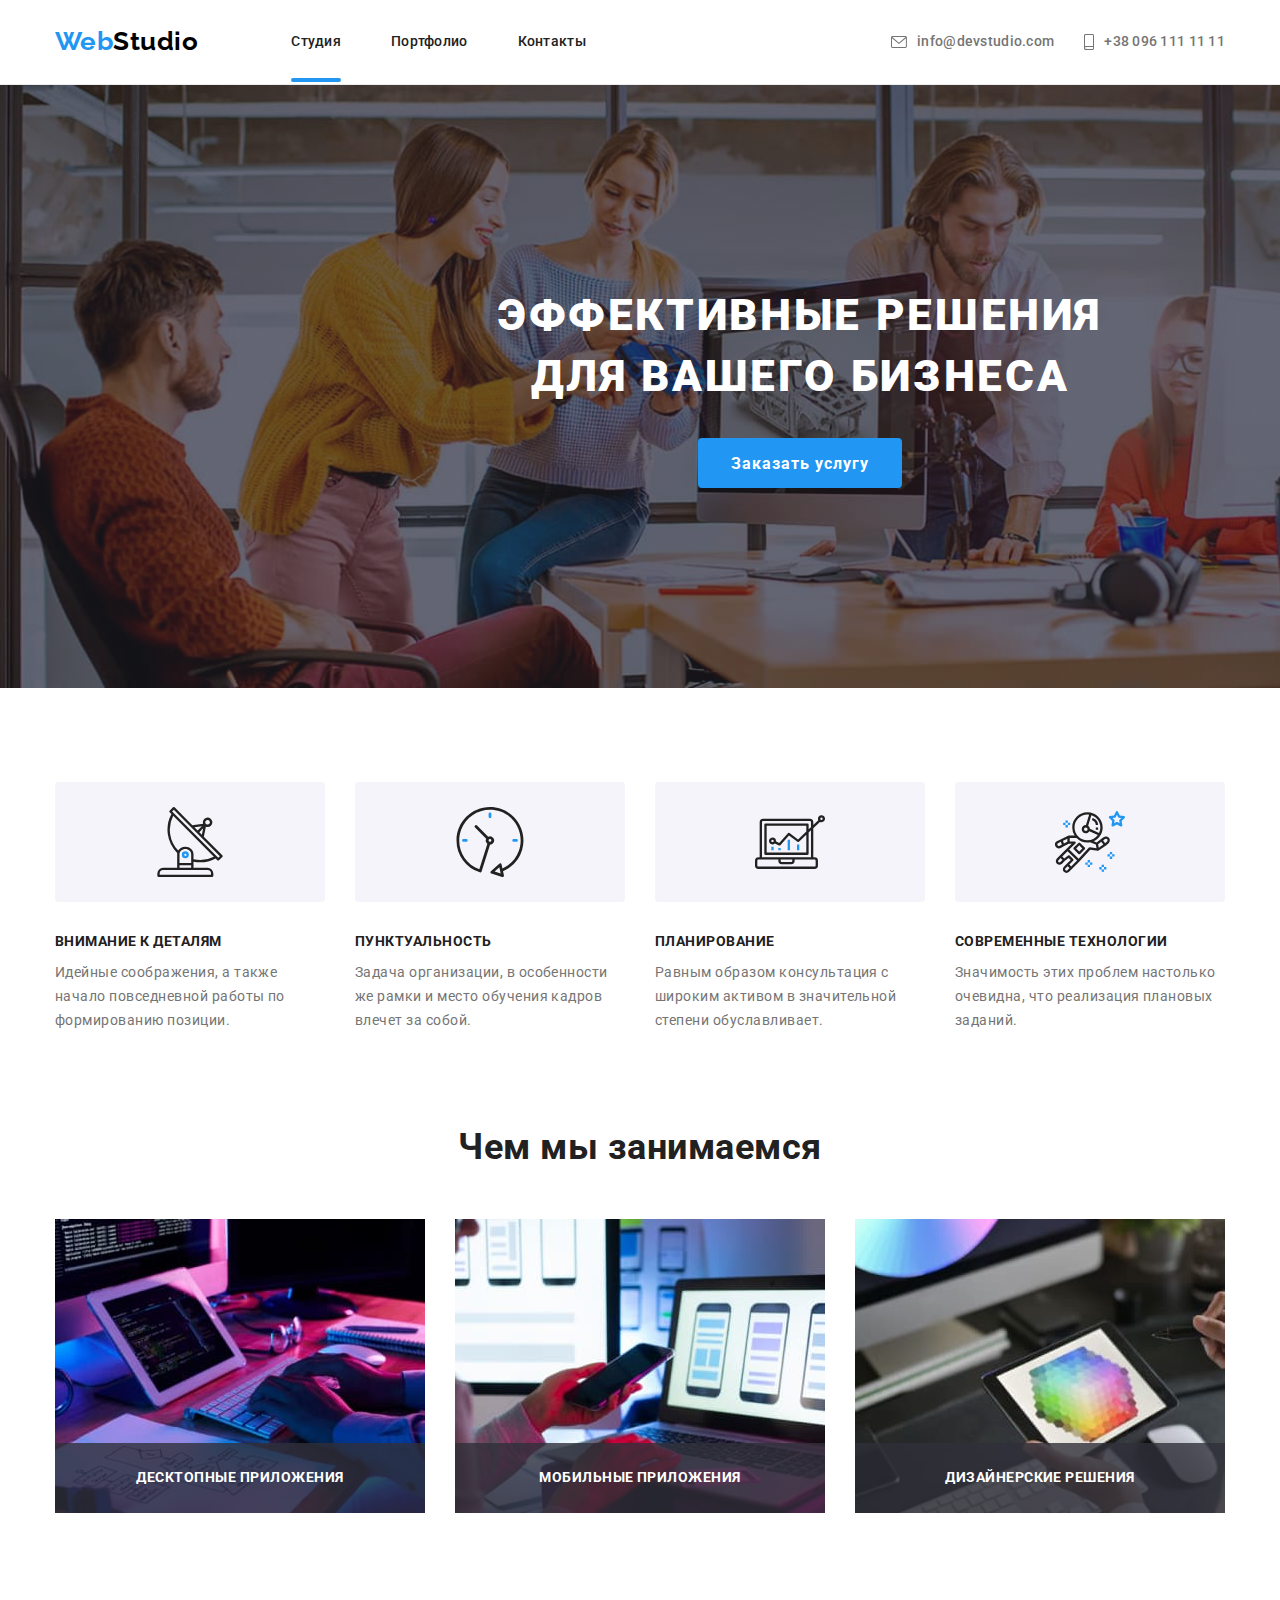
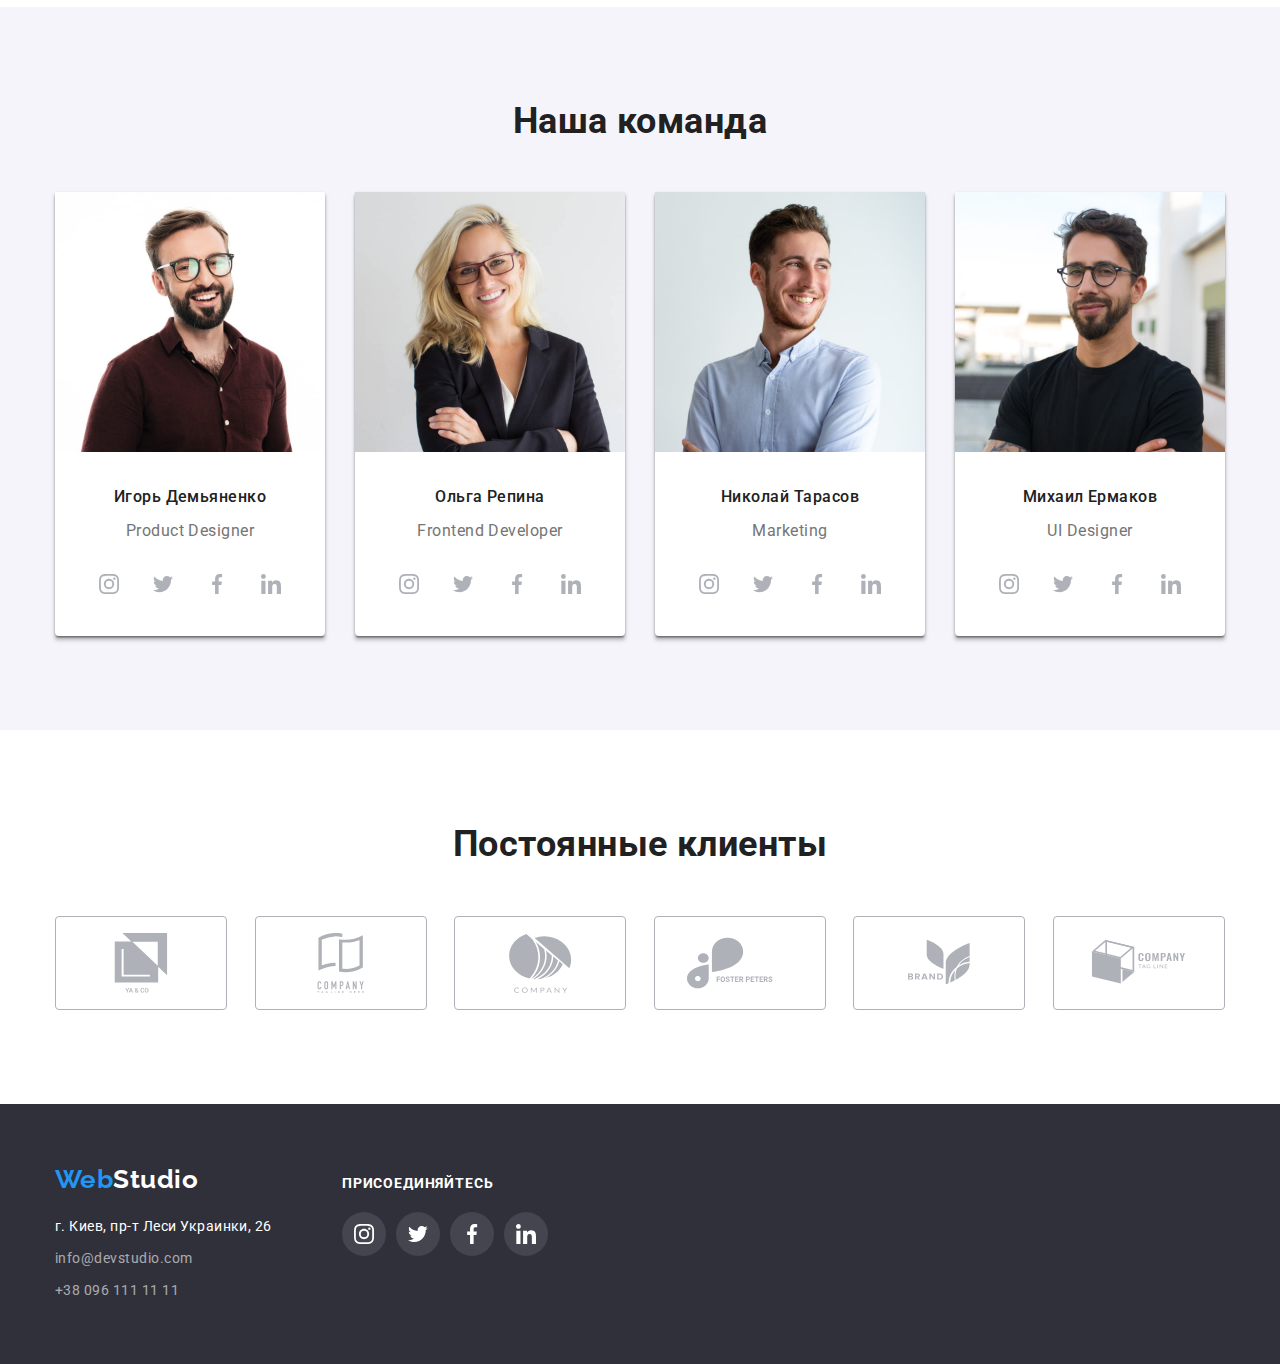
==== index.html @ 9da37d3c "Hw_01" ====
<!DOCTYPE html>
<html lang="ru">
<head>
    <meta charset="UTF-8">
    <meta http-equiv="X-UA-Compatible" content="IE=edge">
    <meta name="viewport" content="width=device-width, initial-scale=1.0">
    <title>Studio</title>
    <link 
    rel="preconnect" href="https://fonts.googleapis.com">
    <link 
    rel="preconnect" href="https://fonts.gstatic.com" crossorigin>
    <link href="https://fonts.googleapis.com/css2?family=Raleway:wght@700&family=Roboto:wght@400;500;700;900&display=swap"
        rel="stylesheet">
    <link href="https://unpkg.com/aos@2.3.1/dist/aos.css" rel="stylesheet">
    <link rel="stylesheet" href="https://cdnjs.cloudflare.com/ajax/libs/modern-normalize/1.1.0/modern-normalize.min.css">
    <link rel="stylesheet" href="./css/style.css">
    
</head>

<body>
    <header class="nav">
        <div class="container main-nav">
            <a class="link-logo" href="./">
                Web<span>Studio</span>
            </a>
            <ul class="nav-links">
                <li class="item">
                    <a href="./index.html" class="list position">Студия</a>
                </li>
                <li class="item">
                    <a href="./portfolio.html" class="list">Портфолио</a>
                </li>
                <li class="item">
                    <a href="#" class="list">Контакты</a>
                </li>
            </ul>
            
            <ul class="nav-address">
                <li class="item">
                        <a href="mailto:info@devstudio.com" class="list">
                            <svg class="callback" width="16" height="12">
                                <use href="./images/symbol-defs_v2.svg#icon-envelope"></use>
                            </svg>
                            info@devstudio.com
                        </a>
                </li>
                <li class="item">
                        <a href="tel:380961111111" class="list">
                            <svg class="callback" width="10" height="16">
                                <use href="./images/symbol-defs_v2.svg#icon-smartphone"></use>
                            </svg>
                            +38 096 111 11 11
                        </a>
                </li>
            </ul>
        </div>
    </header>

    <main>
        <section class="hero overlay">
                <div class="container hero-title">
                    <h1 class="title">ЭФФЕКТИВНЫЕ РЕШЕНИЯ <br> ДЛЯ ВАШЕГО БИЗНЕСА</h1>
                    <button type="button" class="button" data-modal-open>Заказать услугу</button>
                </div>
            
        </section>

        <section class="functions">
            <div class="container quality">
                <h2 class="section-none">Особенности</h2>
                <ul class="quality-section">
                    <li class="style-quality">
                        <div class="style-quality-group">
                            <svg class="style-quality-title" width="70" height="70" >
                                <use href="./images/symbol-defs_v2.svg#icon-antenna"></use>
                            </svg>
                        </div>
                        <h3 class="section-quality">ВНИМАНИЕ К ДЕТАЛЯМ</h3>
                        <p class="message">Идейные соображения, а также начало повседневной работы по формированию позиции.</p>
                    </li>
                    <li class="style-quality">
                        <div class="style-quality-group">
                            <svg class="style-quality-title" width="70" height="70">
                                <use href="./images/symbol-defs_v2.svg#icon-clock"></use>
                            </svg>
                        </div>
                        <h3 class="section-quality">ПУНКТУАЛЬНОСТЬ</h3>
                        <p class="message">Задача организации, в особенности же рамки и место обучения кадров влечет за собой.</p>
                    </li>
                    <li class="style-quality">
                        <div class="style-quality-group">
                            <svg class="style-quality-title" width="70" height="70">
                                <use href="./images/symbol-defs_v2.svg#icon-diagram"></use>
                            </svg>
                        </div>
                        <h3 class="section-quality">ПЛАНИРОВАНИЕ</h3>
                        <p class="message">Равным образом консультация с широким активом в значительной степени обуславливает.</p>
                    </li>
                    <li class="style-quality">
                        <div class="style-quality-group">
                            <svg class="style-quality-title" width="70" height="70">
                                <use href="./images/symbol-defs_v2.svg#icon-astronaut"></use>
                            </svg>
                        </div>
                        <h3 class="section-quality">СОВРЕМЕННЫЕ ТЕХНОЛОГИИ</h3>
                        <p class="message">Значимость этих проблем настолько очевидна, что реализация плановых заданий.</p>
                    </li>
                </ul>
            </div>
        </section>

        <section class="foto-illustrate">
            <div class="container list-images">
                <h2 class="section-list">Чем мы занимаемся</h2>
                <ul class="illustrate">
                    <li class="item">
                    <img class="boxes-img" src="./images/box1.jpg" width="370" alt="бокс1" />
                        <p class="title-image">ДЕСКТОПНЫЕ ПРИЛОЖЕНИЯ</p>
                    </li>

                    <li class="item">
                        <img class="boxes-img" src="./images/box2.jpg" width="370" alt="бокс2" />
                        <p class="title-image">МОБИЛЬНЫЕ ПРИЛОЖЕНИЯ</p>
                    </li>

                    <li class="item">
                        <img class="boxes-img" src="./images/box3.jpg" width="370" alt="бокс3" />
                        <p class="title-image">ДИЗАЙНЕРСКИЕ РЕШЕНИЯ</p>
                    </li>
                </ul>
            </div>
        </section>
    
        <section class="section works-teams">
            <div class="container our-teams">
                <h2 class="section-list">Наша команда</h2>
                <ul class="section-team">
                    <li class="item">
                        <div class="item-media">
                            <img src="./images/img1.jpg" width="270" alt="Игорь Демьяненко" />
                                <div class="item-title">
                                    <h3 class="title">Игорь Демьяненко</h3>
                                    <p class="proff" lang="en">Product Designer</p>
                                </div>

                                <div class="media-icon">
                                    <ul class="works-teams-icon">
                                            <li class="media-end">
                                                <a href="#" class="icon-networks">
                                                <svg class="networks">
                                                    <use href="./images/symbol-defs_v2.svg#icon-instagram-1"></use>
                                                </svg>
                                                </a>
                                            </li>
                                            <li class="media-end">
                                            <a href="#" class="icon-networks">
                                                <svg class="networks">
                                                    <use href="./images/symbol-defs_v2.svg#icon-twitter-1"></use>
                                                </svg>
                                            </a>
                                            </li>
                                            <li class="media-end">
                                            <a href="#" class="icon-networks">
                                                <svg class="networks">
                                                    <use href="./images/symbol-defs_v2.svg#icon-facebook-1"></use>
                                                </svg>
                                            </a>
                                            </li>
                                            <li class="media-end">
                                            <a href="#" class="icon-networks">
                                                <svg class="networks">
                                                    <use href="./images/symbol-defs_v2.svg#icon-linkedin-1"></use>
                                                </svg>
                                            </a>
                                            </li>
                                        
                                    </ul>
                                </div>
                        </div>
                    </li>
                    <li class="item">
                        <div class="item-media">
                            <img src="./images/img2.jpg" width="270" alt="Ольга Репина" />
                                <div class="item-title">
                                    <h3 class="title">Ольга Репина</h3>
                                    <p class="proff work" lang="en">Frontend Developer</p>
                                </div>
                                <div class="media-icon">
                                    <ul class="works-teams-icon">
                                        
                                            <li class="media-end">
                                                <a href="#" class="icon-networks">
                                                    <svg class="networks">
                                                        <use href="./images/symbol-defs_v2.svg#icon-instagram-1"></use>
                                                    </svg>
                                                </a>
                                            </li>
                                        
                                            <li class="media-end">
                                                <a href="#" class="icon-networks">
                                                    <svg class="networks">
                                                        <use href="./images/symbol-defs_v2.svg#icon-twitter-1"></use>
                                                    </svg>
                                                </a>
                                            </li>
                                        
                                            <li class="media-end">
                                                <a href="#" class="icon-networks">
                                                    <svg class="networks">
                                                        <use href="./images/symbol-defs_v2.svg#icon-facebook-1"></use>
                                                    </svg>
                                                </a>
                                            </li>

                                            <li class="media-end">
                                                <a href="#" class="icon-networks">
                                                    <svg class="networks">
                                                        <use href="./images/symbol-defs_v2.svg#icon-linkedin-1"></use>
                                                    </svg>
                                                </a>
                                            </li>
                                    </ul>
                                </div>
                        </div>
                        
                    </li>
                    <li class="item">
                        <div class="item-media">
                            <img src="./images/img3.jpg" width="270" alt="Николай Тарасов" />
                                <div class="item-title">
                                    <h3 class="title">Николай Тарасов</h3>
                                    <p class="proff work" lang="en">Marketing</p>
                                </div>
                            <div class="media-icon">
                                <ul class="works-teams-icon">
                                        <li class="media-end">
                                            <a href="#" class="icon-networks">
                                                <svg class="networks">
                                                    <use href="./images/symbol-defs_v2.svg#icon-instagram-1"></use>
                                                </svg>
                                            </a>
                                        </li>
                                        <li class="media-end">
                                            <a href="#" class="icon-networks">
                                                <svg class="networks">
                                                    <use href="./images/symbol-defs_v2.svg#icon-twitter-1"></use>
                                                </svg>
                                            </a>
                                        </li>
                                        <li class="media-end">
                                            <a href="#" class="icon-networks">
                                                <svg class="networks">
                                                    <use href="./images/symbol-defs_v2.svg#icon-facebook-1"></use>
                                                </svg>
                                            </a>
                                        </li>
                                        <li class="media-end">
                                            <a href="#" class="icon-networks">
                                                <svg class="networks">
                                                    <use href="./images/symbol-defs_v2.svg#icon-linkedin-1"></use>
                                                </svg>
                                            </a>
                                        </li>
                                </ul>
                            </div>
                        </div>
                    </li>
                    <li class="item">
                        <div class="item-media">
                            <img src="./images/img4.jpg" width="270" alt="Михаил Ермаков" />
                                <div class="item-title">
                                    <h3 class="title">Михаил Ермаков</h3>
                                    <p class="proff work" lang="en">UI Designer</p>
                                </div>
                            <div class="media-icon">
                                <ul class="works-teams-icon">
                                    
                                        <li class="media-end">
                                            <a href="#" class="icon-networks">
                                                <svg class="networks">
                                                    <use href="./images/symbol-defs_v2.svg#icon-instagram-1"></use>
                                                </svg>
                                            </a>
                                        </li>
                                    
                                        <li class="media-end">
                                            <a href="#" class="icon-networks">
                                                <svg class="networks">
                                                    <use href="./images/symbol-defs_v2.svg#icon-twitter-1"></use>
                                                </svg>
                                            </a>
                                        </li>
                                    
                                        <li class="media-end">
                                            <a href="#" class="icon-networks">
                                                <svg class="networks">
                                                    <use href="./images/symbol-defs_v2.svg#icon-facebook-1"></use>
                                                </svg>
                                            </a>
                                        </li>
                                    
                                        <li class="media-end">
                                            <a href="#" class="icon-networks">
                                                <svg class="networks">
                                                    <use href="./images/symbol-defs_v2.svg#icon-linkedin-1"></use>
                                                </svg>
                                            </a>
                                        </li>
                                </ul>
                            </div>
                        </div>
                    </li>
                </ul>
            </div>
        </section>
        
        <section class="regular-customers">
            <div class="container">
                
                <h2 class="clients">Постоянные клиенты</h2>
                <ul class="group-company">
                    <li class="logo-company">
                        <a class="company-select" href="#">
                            <svg class="client-logo" width="106" height="60">
                                <use href="./images/symbol-defs_v2.svg#icon-yaandco"></use>
                            </svg>
                        </a>
                    </li>
                    <li class="logo-company">
                        <a class="company-select" href="#">
                            <svg class="client-logo" width="106" height="60">
                                <use href="./images/symbol-defs_v2.svg#icon-cth"></use>
                            </svg>
                        </a>
                    </li>
                    <li class="logo-company">
                        <a class="company-select" href="#">
                            <svg class="client-logo" width="106" height="60">
                                <use href="./images/symbol-defs_v2.svg#icon-company"></use>
                            </svg>
                        </a>
                    </li>
                    <li class="logo-company">
                        <a class="company-select" href="#">
                            <svg class="client-logo" width="106" height="60">
                                <use href="./images/symbol-defs_v2.svg#icon-fosterpeters"></use>
                            </svg>
                        </a>
                    </li>
                    <li class="logo-company">
                        <a class="company-select" href="#">
                            <svg class="client-logo" width="106" height="60">
                                <use href="./images/symbol-defs_v2.svg#icon-brand"></use>
                            </svg>
                        </a>
                    </li>
                    <li class="logo-company">
                        <a class="company-select" href="#">
                            <svg class="client-logo" width="106" height="60">
                                <use href="./images/symbol-defs_v2.svg#icon-ctl"></use>
                            </svg>
                        </a>
                    </li>
                </ul>
            </div>
        </section>
        
    </main>

    <footer class="footer">
        <div class="container footer-item">
            <div class="footer-adress">
                <a class="link-logo" href="./index.html">
                    Web<span class="logo-white">Studio</span>
                </a>
                <address>
                    <ul class="flex-footer">
                        <li><a class="footer-address" href="#">г. Киев, пр-т Леси Украинки, 26</a></li>
                        <li><a class="footer-contacts" href="mailto:info@devstudio.com">info@devstudio.com</a></li>
                        <li><a class="footer-contacts tel" href="tel:380961111111">+38 096 111 11 11</a></li>
                    </ul>
                </address>
            </div>
            <div class="footer-icon-networks">
                <h2 class="connect">ПРИСОЕДИНЯЙТЕСЬ</h2>
                <ul class="footer-icons">
                    
                        <li class="media-end-footer">
                            <a href="#" class="footer-networks">
                                <svg class="networks-svg">
                                    <use href="./images/symbol-defs_v2.svg#icon-instagram-2"></use>
                                </svg>
                            </a>
                        </li>
                    
                        <li class="media-end-footer">
                            <a href="#" class="footer-networks">
                                <svg class="networks-svg">
                                    <use href="./images/symbol-defs_v2.svg#icon-twitter-2"></use>
                                </svg>
                            </a>
                        </li>
                    
                        <li class="media-end-footer">
                            <a href="#" class="footer-networks">
                                <svg class="networks-svg">
                                    <use href="./images/symbol-defs_v2.svg#icon-facebook-2"></use>
                                </svg>
                            </a>
                        </li>
                    
                        <li class="media-end-footer">
                            <a href="#" class="footer-networks">
                                <svg class="networks-svg">
                                    <use href="./images/symbol-defs_v2.svg#icon-linkedin-2"></use>
                                </svg>
                            </a>
                        </li>
                </ul>
            </div>
            
        </div>
    </footer>

    
    <div class="backdrop is-hidden" data-modal>
        <div class="modal">
            <div class="modal-container">
                    <h2 class="title">Модальне вікно</h2>
                    <form class="main-form" name="" novalidate autocomplete="on">
                        <h3 class="modal-title title">Оставьте свои данные, мы вам перезвоним</h3>
                        <div class="form-field">
                            <label class="form-field-label" for="user-name">Имя</label>
                            <input class="form-field-input" id="user-name" type="text" name="name" required minlength="3" maxlength="12">
                        </div>
                        <div class="form-field">
                            <label class="form-field-label" for="user-telephone">Телефон</label>
                            <input class="form-field-input" id="user-telephone" type="text" name="telephonename" required minlength="10" maxlength="15">
                        </div>
                        <div class="form-field">
                            <label class="form-field-label" for="user-email">Почта</label>
                            <input class="form-field-input" id="user-email" type="text" name="email" required>
                        </div>
                        <div class="form-field field-comment">
                            <label class="form-field-label" for="user-comment">Комментарий</label>
                            <input class="form-field-input comment" id="user-comment" type="text" name="comment" placeholder="Введите текст">
                        </div>
                        
                        
                    </form>
            <button type="button" class="btn" data-modal-close>
                
                <svg class="btn-icon"  width="11" height="11">
                    <use href="./images/symbol-defs.svg#icon-close-black"></use>   
                </svg>
                    

                        

                    
                    
                    

            </div>
            </button>
        </div>
    </div>
    
<script src="./js/modal.js">

</script>


</body>
</html>
---- css/style.css ----
/* Raleway 700 */
/* c 400 500 700 900*/

/* основной цвет (темный) color: c; links header*/
/* вторичный цвет (серый) color-adress #757575 серый*/
/* акцент color: #2196F3; blue */
/* подвал контакты color: rgba(255, 255, 255, 0.6);*/
/* кнопка color: #FFFFFF; */

/* цвет фона основной background: #FFFFFF; */
/* цвет фона вторичный color hero-page #2F303A*/

html {
    box-sizing: border-box;
}

*,
*::before,
*::after {
    box-sizing: inherit;
}

h1,
h2,
h3,
h4,
p,
ul
{
    margin: 0;
}

ul {
    padding: 0;
    list-style: none;
}

:root {
    --primary-text-color: #757575;
    --title-text-color: #212121;
    --accent-color: #2196F3;
    --primary-white-color: #fff;
    --transparent-color: rgba(255, 255, 255, 0.6);
    --color-fone-click: #F5F4FA;
    --background-color-darkfone: #2F303A;
    --border-color: #ECECEC;
    --box-shadow: 0px 4px 4px rgba(0, 0, 0, 0.15);    
    --background-color-team: #F5F4FA;
    --color-image-icon: #2196F3;
    --color-black: #000;
    --linear-gradient-hero:linear-gradient(rgba(47, 48, 58, 0.4), rgba(47, 48, 58, 0.4));
    --box-shadow-card: 0px 4px 4px rgba(0, 0, 0, 0.25);
    --box-shadow-item-media: 0px 1px 3px rgba(0, 0, 0, 0.12), 0px 1px 1px rgba(0, 0, 0, 0.14), 0px 2px 1px rgba(0, 0, 0, 0.2);
    --icon-color: #AFB1B8;
}

body {
    color: var(--primary-text-color);
    background-color: var(--primary-white-color);
    font-family: Roboto, sans-serif;
    letter-spacing: 0.03em; 
}

/* nav */

.main-nav {
    display: flex;
    align-items: center;
}   

.container {
    width: 1200px;
    margin-left: auto;
    margin-right: auto;
    padding-left: 15px;
    padding-right: 15px;
}

.nav {
    background-color: var(--primary-white-color);
    border-bottom: 1px solid var(--border-color);
    margin: 0;
    
}

.link-logo {
    color: var(--accent-color);
    font-family: 'Raleway', sans-serif;
    font-weight: 700;
    font-size: 26px;
    line-height: 1.2;
    text-decoration: none;
    padding-bottom: 24px;
    padding-top: 24px;
}

.link-logo span {
    color: var(--color-black);
}

.nav-links {
    display: flex;
    flex-wrap: wrap;
    
    margin-left: 93px;
}

/* .nav-links .item{ */
    /* margin-right: 50px; */
    /* outline: 1px solid tomato; 
}*/

.nav-links .item:not(:last-child) {
    margin-right: 50px;
}

.nav-links .list {
    display: flex;

    color: var(--title-text-color);
    font-family: inherit;
    font-weight: 500;
    font-size: 14px;
    line-height: 1.14;
    letter-spacing: 0.02em;
    text-decoration: none;
    padding-bottom: 32px;
    padding-top: 32px;
    
    transition: color 250ms cubic-bezier(0.4, 0, 0.2, 1), fill 250ms cubic-bezier(0.4, 0, 0.2, 1);
}


.nav-links .list:hover, .nav-links .list:focus {
    color: var(--accent-color);
}

.list.position {
    position: relative;

}

.list.position::after {
    position:absolute;

    bottom: 0;
    content: "";
    width: 100%;
    height: 4px;
    background-color: var(--accent-color);
    border-radius: 2px;
}

.nav-address {
    display: flex;
    flex-wrap: wrap;
    margin: 0;
    margin-left: auto;
}

.nav-address .list {
    transition: color 250ms cubic-bezier(0.4, 0, 0.2, 1), fill 250ms cubic-bezier(0.4, 0, 0.2, 1);

    display: flex;
    align-items: center;
    padding-bottom: 32px;
    padding-top: 32px;
    fill: var(--primary-text-color);
    color: var(--primary-text-color);
    text-decoration: none;
    font-family: inherit;
    font-weight: 500;
    font-size: 14px;
    line-height: 1.4;
    letter-spacing: 0.02em;
    

}

.nav-address .list:hover, .nav-address .list:focus {
    color: var(--accent-color);
    fill: var(--accent-color);

}

.callback {
    margin-right: 10px;
    
}



.nav-address .item:not(:last-child) {
    margin-right: 30px;
}




/* hero */
.hero {
    /* background-color: var(--background-color-darkfone); */
    padding-top: 200px;
    padding-bottom: 200px;
}

 

h1 {
    display: block;
    margin: 0;
    padding: 0;
    padding-bottom: 30px;
}

.hero .title {
    text-align: center;
    box-sizing: border-box;
    color: var(--primary-white-color);
    font-weight: 900;
    font-size: 44px;
    line-height: 1.4;
    letter-spacing: 0.06em;
    font-family: inherit;
} 

.hero-title {
    box-sizing: border-box;
    text-align: center;
    

}

.hero .button {
    display: inline-block;
    box-shadow: var(--box-shadow);
    text-align: center;
    border: 1px solid transparent;
    border-radius: 4px;
    padding: 10px 32px;
    margin-top: 0px;
    height: 50px;
    min-width: 200px;
    white-space: nowrap;
    box-shadow: 0px 4px 4px var(--box-shadow);
    text-decoration: none;

    color: var(--primary-white-color);
    background-color: var(--accent-color);
    font-weight: 700;
    font-size: 16px;
    line-height: 1.9;
    letter-spacing: 0.06em;
    cursor: pointer;
    font-family: Roboto, sans-serif;
    }

ul {
    list-style: none;
}

h2 {
    display: inline-block;
    margin: 0;
}

/* hero-overlay */
.overlay {
    min-height: 600px;
    /* outline: 1px solid black; */
    min-width: 1600px;
    margin-left: auto;
    margin-right: auto;
    background-repeat: no-repeat;
    background-position: center;
    background-size: cover;
    background-image: var(--linear-gradient-hero),
         url(..//images/bgr-hero.jpg);
    background-color: var(--color-black);
}

/* quality */
.functions {
    padding-top: 94px;
    padding-bottom: 94px;
}

.quality-section {
    display: flex;
    flex-wrap: nowrap;
}
.style-quality {
    
    width: 1200px;

    
}

.section-quality {
    color: var(--title-text-color);
    font-weight: 700;
    font-size: 14px;
    line-height: 1.4;
    margin-bottom: 10px;
}

.quality-section .style-quality:not(:last-child) {
    margin-right: 30px;
}


/* icon-style */


.style-quality-group {
    display: flex;
    align-items: center;
    justify-content: center;
    box-sizing: border-box;
    width: 270px;
    height: 120px;
    background: var(--background-color-team);
    border-radius: 4px;
    margin-bottom: 30px;
}


/* .nav-address .item:not(:last-child) {
    margin-right: 50px; */

.section-none {
    display: none;
}

.message {
    font-weight: 400;
    font-size: 14px;
    line-height: 1.7;    
}

/* visual */

.list-images {
    text-align: center;
}


.illustrate {
    display: flex;
    flex-wrap: wrap;
    width: 1200px;
    margin-bottom: 94;
}

.foto-illustrate {
    padding-bottom: 94px;
}

.illustrate .item {
    margin-right: 30px;
    position: relative;
    text-align: center;
}

.illustrate .item:nth-child(3n) {
    margin-right: 0;
}

.title-image {
    display: block;
    position: absolute;
    bottom: 0;

    /* border: 1px solid tomato; */
    height: 70px;
    width: 370px;
    display: flex;
    align-items: center;
    justify-content: center;

    font-family: Roboto, sans-serif;
    font-weight: 700;
    font-size: 14px;
    line-height: 1,14;
    color: #fff;
    text-decoration: none;
    background-color: rgba(47, 48, 58, 0.8);

}


    

/* team */
.section-team {
    display: flex;
    margin: 0;
}

.section-team .item {
    margin-right: 30px;
    box-shadow: var(--box-shadow-card);
}

.section-team .item:nth-last-child(-n + 1){
    margin-right: 0;
}

.works-teams {
    padding-bottom: 94px;
    padding-top: 94px;
    background-color: var(--background-color-team);
}

.our-teams {
    text-align: center;
    
}

.section-list {
    margin-bottom: 50px;
    font-family: Roboto, sans-serif;
    font-weight: 700;
    font-size: 36px;
    line-height: 1.16;
    text-align: center;
    color: var(--title-text-color);
}


.item .title {
    margin-bottom: 10px;
    white-space: nowrap;
}

.title {
    color: var(--title-text-color);
    font-weight: 500;
    font-size: 16px;
    line-height: 1.19;
}

.boxes-img {
    display: block;
}

.proff {
    font-weight: 400px;
    font-size: 16px;
    line-height: 1.9;
}

.item-title {
    padding-top: 30px;
    padding-bottom: 16px;
}

.item-media {
    background: var(--primary-white-color);
        /* material shadow v1 */
    
    box-shadow: var(--box-shadow-item-media);
    border-radius: 0px 0px 4px 4px;
}

p {
    display: block;
}
/* icon */

.works-teams-icon {
    display: flex;
    justify-content: center;
    gap: 10px;
    margin: 0;
    padding: 0;
    /* outline: 1px solid tomato; */
    list-style: none;
}


.media-end {
    fill: var(--icon-color);

    /* outline: 1px solid teal; */
}

.media-icon {
    padding: 0px 32px 30px 32px;
}



.networks {
    /* outline: 1px solid black; */
    width: 20px;
    height: 20px;
     border: transparent;
}

.icon-networks {
    display: flex;
    justify-content: center;
    width: 44px;
    height: 44px;
    align-items: center;
    background-color: var(--primary-white-color);
    color: var(--icon-color);;
    border-radius: 50%;
    list-style: none;
    cursor: pointer;

    transition: background-color 250ms cubic-bezier(0.4, 0, 0.2, 1), fill 250ms cubic-bezier(0.4, 0, 0.2, 1);
    /* outline: 1px solid black; */
}

.icon-networks:focus,
.icon-networks:hover
 {
    fill: var(--primary-white-color);
    background-color: var(--color-image-icon);
    border: none;
}

.media-end {
    border-radius: 50%;
    background-color: var(--primary-white-color);    
}

/* clients */

.regular-customers {
    padding-top: 94px;
    padding-bottom: 94px;

}

.clients {
    display: block;
    text-align: center;
    margin-bottom: 50px;
    font-family: inherit;
    font-weight: 700;
    font-size: 36px;
    line-height: 1.16;
    cursor: pointer;
    color: var(--title-text-color);
}

.group-company {
    display: flex;
    justify-content: space-between;
}

.logo-company   {
    display: flex;
    justify-items: center;
    align-items: center;
    border: 1px solid var(--icon-color);
    fill: var(--icon-color);
    cursor: pointer;
    border-radius: 4px;

    transition: fill 250ms cubic-bezier(0.4, 0, 0.2, 1), border 250ms cubic-bezier(0.4, 0, 0.2, 1);
}


.logo-company:hover {
    fill: var(--accent-color);
    border: 1px solid var(--accent-color);
}

.company-select {
    display: flex;
    justify-content: center;
    align-items: center;
    
    width: 170px;
    height: 92px;

    transition: fill 250ms cubic-bezier(0.4, 0, 0.2, 1), border 250ms cubic-bezier(0.4, 0, 0.2, 1), box-shadow 250ms cubic-bezier(0.4, 0, 0.2, 1); 
}

.company-select:focus {
    fill: var(--accent-color);
    border: 1px solid var(--accent-color);
    box-shadow: 0px 4px 4px rgba(0, 0, 0, 0.25)
}

/* .client-logo {
    padding: 16px 32px;
} */




/* footer */

.footer {
    background-color: var(--background-color-darkfone);
    padding-top: 60px;
    padding-bottom: 62px;
}

.link-logo .logo-white {
    color: var(--primary-white-color);
    
}

.footer-address {
    display: block;
    color: var(--primary-white-color);
    font-weight: 400;
    font-size: 14px;
    line-height: 1.7;
    text-decoration: none;
    font-family: Roboto, sans-serif;
    font-style: normal;
    text-decoration: none;
}
.footer-contacts {
    display: block;
    color: var(--transparent-color);
    font-weight: 400;
    font-size: 14px;
    line-height: 1.7;
    text-decoration: none;
    font-family: Roboto, sans-serif;
    font-style:normal;
    margin-bottom: 8px;
    }

.container-footer {
    display: flex;
    flex-direction: column;
}

.flex-footer {
    display: flex;
    flex-direction: column;
    margin-top: 0;
    margin-bottom: 0;
}

.tel {
    margin-bottom: 0;
}


.footer-address {
    margin-bottom: 8px;
    margin-top: 20px;
    margin-right: 70px;
}

.nav-address {
    display: flex;;
}

.footer-item .link-logo {
    display: block;
    padding: 0;
}

.footer-item {
    display: flex;

}

.footer-address{
    display: flex;
    display: block;
}

/* footer-icon */

.footer-icon {
    display: block;
    gap: 10px;
}


.networks-svg {
    color: var(--primary-white-color);
    width: 20px;
    height: 20px;
}

.connect {
    margin-top: 12px;
    margin-bottom: 20px;
    font-family: inherit;
    font-weight: 700;
    font-size: 14px;
    letter-spacing: 0.06em;
    line-height: 1.14;
    text-transform: uppercase;
    color: var(--primary-white-color);
    text-decoration: none;
}


.footer-icons {
    display: flex;
    gap: 10px;
}

.media-end-footer {
    border-radius: 50%;
    background-color: rgba(255, 255, 255, 0.1);

    transition: background-color 250ms cubic-bezier(0.4, 0, 0.2, 1);
}

.media-end-footer:hover
 {
    background-color: var(--color-image-icon);
}

.footer-networks {
    display: flex;
    justify-content: center;
    align-items: center;

    transition-property: background-color;
    transition-duration: 250ms;
    transition-timing-function: cubic-bezier(0.4, 0, 0.2, 1);
    
    fill: var(--primary-white-color);
    width: 44px;;
    height: 44px;
    border-radius: 50%;
    
}

.footer-networks:focus {
    background-color: var(--color-image-icon);
}


/* Portfolio */

.title-page {
    display: none;
}

.filter {
    display: flex;
    justify-content: center;
    margin: 0;
    margin-bottom: 50px;

}

.click {
    border-radius: 4px;
    border: 1px solid transparent;
    white-space: nowrap;
    text-decoration: none;
    border-radius: 4px;
    padding: 6px 22px;
}

.filter-title:not(:last-child) {
    margin-right: 8px;
}

.filter-title {
    max-width: max-content;
}


/*  */

.filter .click {
    color: var(--title-text-color);
    background: var(--color-fone-click);
    font-weight: 500;
    font-size: 16px;
    line-height: 1.6; 
    cursor: pointer;
    font-family: Roboto, sans-serif;
    letter-spacing: 0.03em;

    transition-property: background-color, color, box-shadow;
    transition-duration: 2500ms;
    transition-timing-function: cubic-bezier(0.4, 0, 0.2, 1);

    transition: background-color 250ms cubic-bezier(0.4, 0, 0.2, 1), color 250ms cubic-bezier(0.4, 0, 0.2, 1), box-shadow 250ms cubic-bezier(0.4, 0, 0.2, 1);
    
}

.container-filter {
    padding-top: 94px;
    padding-bottom: 94px;
}

.filter .click:hover,
.filter .click:focus
 {
    color: var(--primary-white-color);
    background-color: var(--accent-color);
    box-shadow: 0px 4px 4px rgba(0, 0, 0, 0.25);
}

.section-project {
    color: var(--title-text-color);
    font-weight: 700;
    font-size: 18px;
    line-height: 2;
    letter-spacing: 0.06em;
    margin-bottom: 4px;

}

.presentation {
    display: flex;
    flex-wrap: wrap;
    
}

.presentation-title {
    padding: 20px 24px;   
}

.projects-portfolio {
    position: relative;
    width: 370px;
    margin-right: 30px;
    margin-bottom: 30px;
    border: 1px solid #eeeeee;
    cursor: pointer;

    transition: box-shadow 250ms cubic-bezier(0.4, 0, 0.2, 1);

}

.projects-portfolio:nth-child(3n) {
    margin-right: 0px;
    }

.projects-portfolio:nth-last-child(-n+3) {
    margin-bottom: 0px;
}

.projects-portfolio:hover {
    box-shadow: 0px 4px 4px rgba(0, 0, 0, 0.25);
}



.image-overlay {
    position: relative;
    display: block;
    overflow: hidden;
    transition: transform cubic-bezier(0.4, 0, 0.2, 1);    

}

.image-box {
    width: 100%;
    height: 100%;
}

.text-box {
    font-family: Roboto, sans-serif;
    font-weight: 400;
    font-size: 18px;
    line-height: 1.5;
    color: #fff;
}

.image-overlay:hover .title-overlay {
    transform: translateY(0%);
}

.title-overlay {
    position: absolute;
    top: 0;
    left: 0;
    width: 100%;
    height: 100%;
    padding: 46px 24px;
    background: rgba(33, 150, 243, 0.9);
    transform: translateY(100%);
    transition: transform 0.3s;
}

.backdrop {
    transition: opacity 0.5s, visibility 0.5s;
    
    position: fixed;
    z-index: 20;
    top: 0;
    left: 0;
    width: 100%;
    height: 100%;
    background-color: rgba(0, 0, 0, 0.2);
}

.is-hidden {
    opacity: 0;
    visibility: hidden;
    pointer-events: none;
}

.modal {
    position: absolute;
    top: 50%;
    left: 50%;
    transform: translate(-50%, -50%);
    
    width: 528px;
    min-height: 581px;

    background-color: #FFFFFF;
    box-shadow: 0px 1px 3px rgba(0, 0, 0, 0.12),
                 0px 1px 1px rgba(0, 0, 0, 0.14),
                  0px 2px 1px rgba(0, 0, 0, 0.2);
    border-radius: 4px;  
}

.btn {
    position: absolute;
    right: 8px;
    top: 8px;
    background-color: var(--primary-white-color);
    border-radius: 50%;
    padding: 10px 10px;
    border: 1px solid rgba(0, 0, 0, 0.1);
    cursor: pointer;
}

.btn-icon {  
    display: block;
    

}

.modal-container h2 {
    display: none;

}
   
.modal-container {
    

}

.main-form {
    width: 528px;
    height: 581px;
}

.main-form .title {
    font-family: inherit;
    font-weight: 700;
    font-size: 20px;
    line-height: 1.15;
    text-align: center; 
    color: var(--title-text-color);
    margin-bottom: 12px;
    padding: 40px 40px 0px 40px;
    
}

.form-field {
    padding-right: 40px;
    padding-left: 40px;
    
}

.form-field-label {
    display: block;
    font-family: inherit;
    line-height: 1.6;
    letter-spacing: 0.01em;
    color: var(--primary-text-color);
    margin-bottom: 4px;
    
}

.form-field:not(:last-child) {
    margin-bottom: 10px;
}


.form-field-input {
    box-sizing: border-box;
    border: 1px solid rgba(33, 33, 33, 0.2);
    font-family: inherit;
    border-radius: 4px;
    width: 100%;
    height: 58px;
    padding: 12px 16px;

}

.form-field-input::placeholder {
    font-family: inherit;
    line-height: 1.6;
    letter-spacing: 0.01em;
    color: rgba(117, 117, 117, 0.5);
}

.form-field-input.comment {
    display: block;
    height: 120px;
    width: 100%;
}
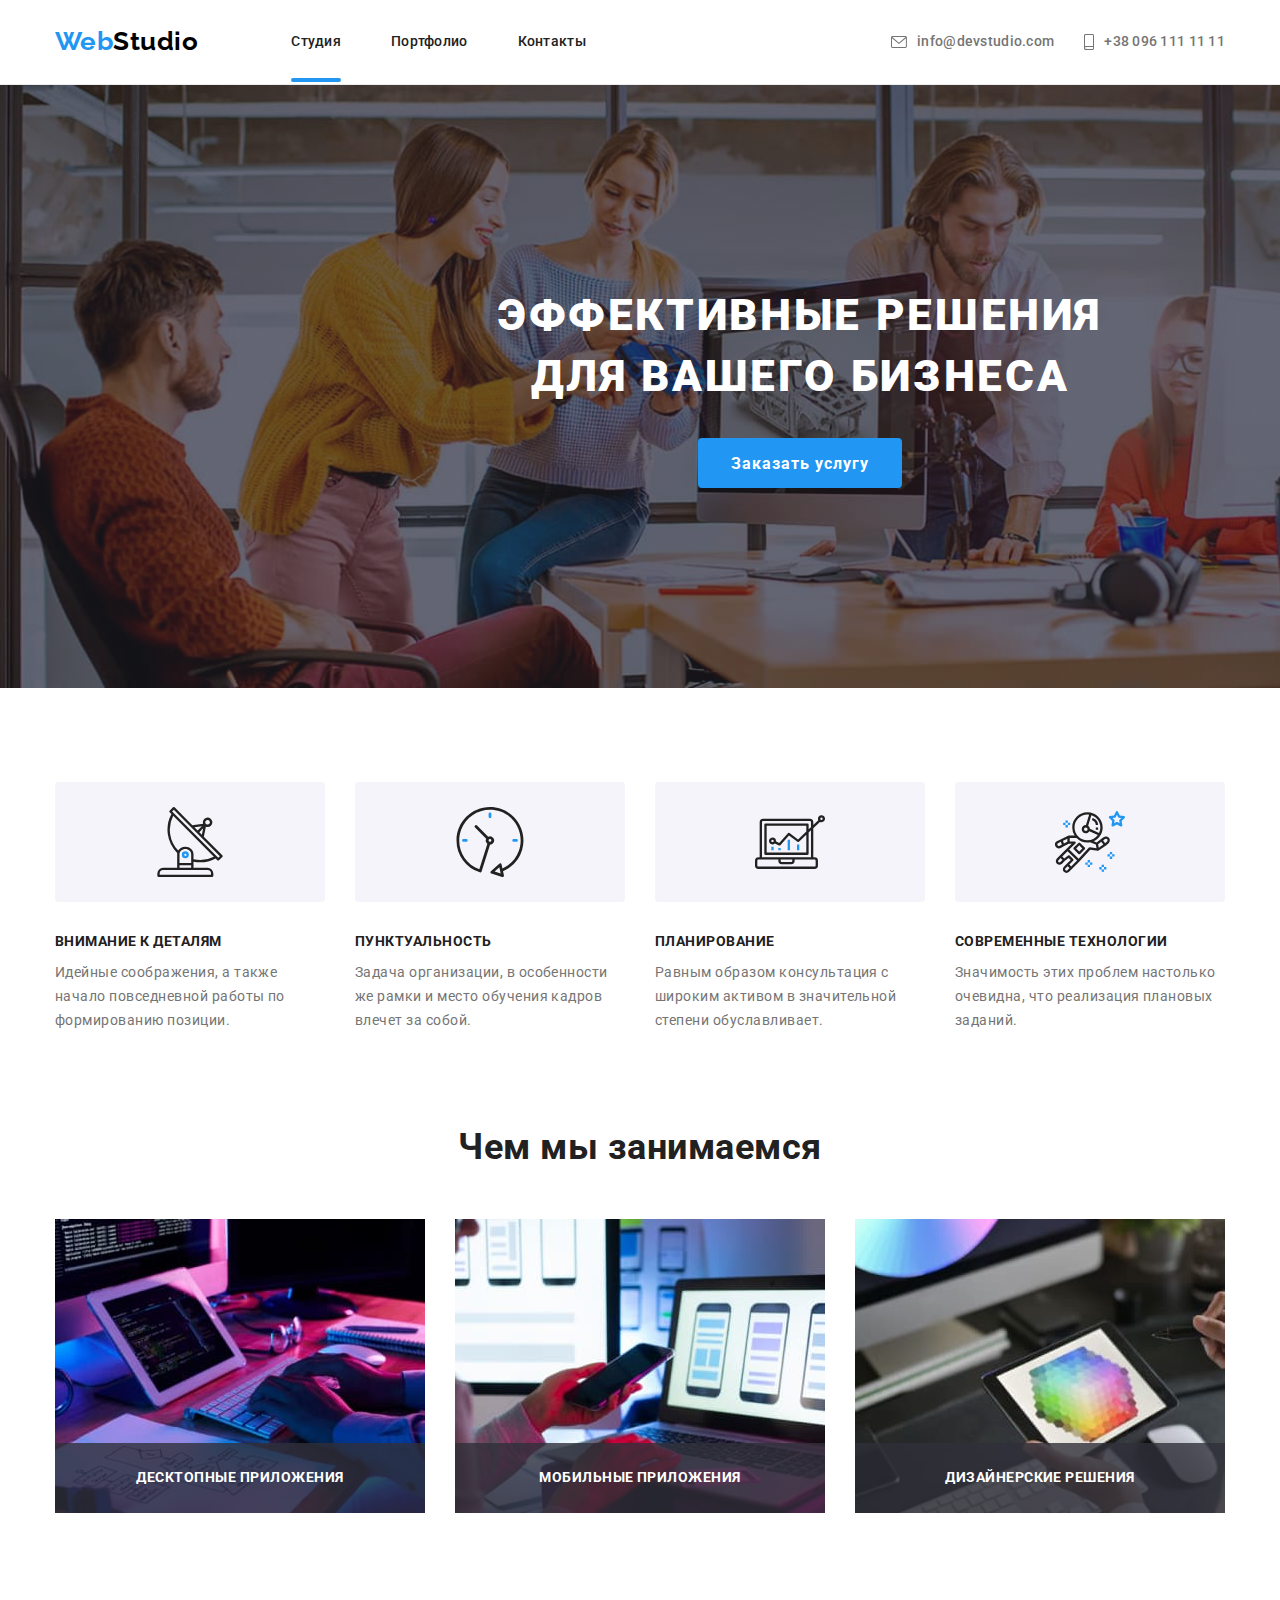
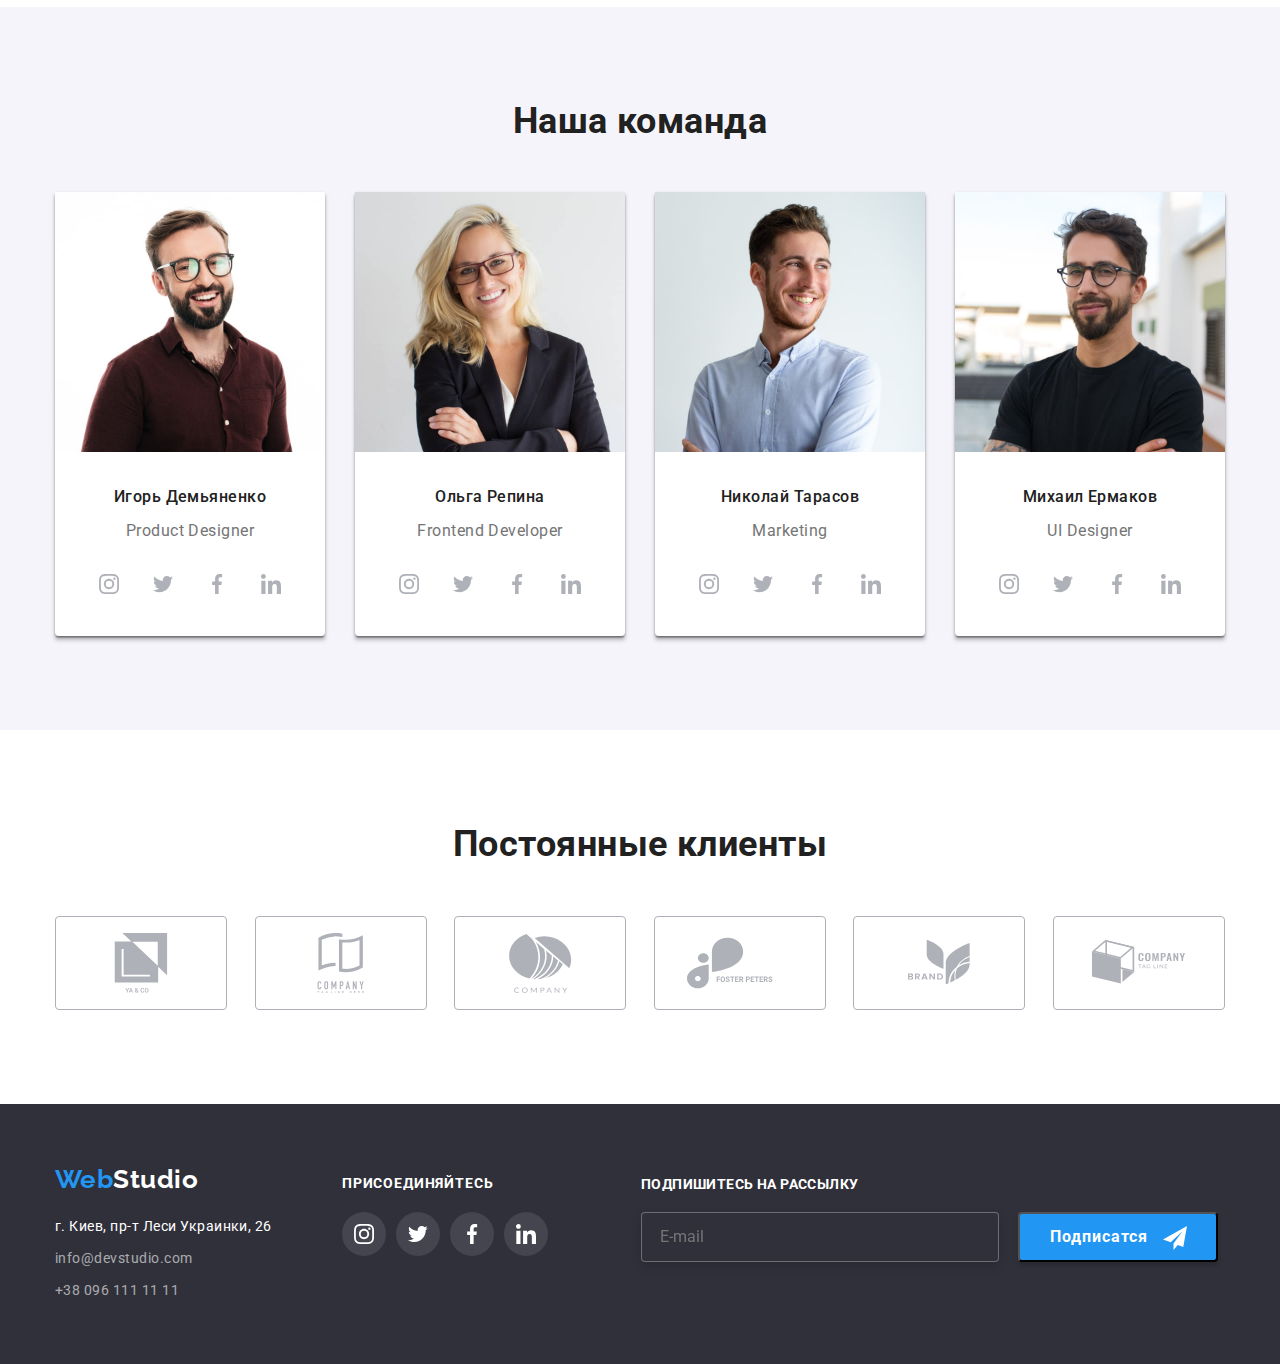
==== commit 736536ba: "hw_6_01" ====
--- a/index.html
+++ b/index.html
@@ -418,37 +418,79 @@
                         </li>
                 </ul>
             </div>
-            
+            <div class="footer-form"> 
+                <form >
+                    <label class="footer-form-label" for="e-mail">Подпишитесь на рассылку</label>
+                    <input class="footer-form-input" id="e-mail" type="email" name="e-mail" placeholder="E-mail">
+                    <button class="footer-form-button" type="submit">
+                        Подписатся
+                        <svg class="footer-form-icon" width="24px" height="24px" aria-hidden="true" >
+                            <use href="./images/icons.svg#icon-Vector-send"></use>
+                        </svg>
+                    </button>
+                </form>
+            </div>
         </div>
+        
     </footer>
 
     
     <div class="backdrop is-hidden" data-modal>
         <div class="modal">
             <div class="modal-container">
-                    <h2 class="title">Модальне вікно</h2>
-                    <form class="main-form" name="" novalidate autocomplete="on">
-                        <h3 class="modal-title title">Оставьте свои данные, мы вам перезвоним</h3>
-                        <div class="form-field">
-                            <label class="form-field-label" for="user-name">Имя</label>
-                            <input class="form-field-input" id="user-name" type="text" name="name" required minlength="3" maxlength="12">
-                        </div>
-                        <div class="form-field">
-                            <label class="form-field-label" for="user-telephone">Телефон</label>
-                            <input class="form-field-input" id="user-telephone" type="text" name="telephonename" required minlength="10" maxlength="15">
-                        </div>
-                        <div class="form-field">
-                            <label class="form-field-label" for="user-email">Почта</label>
-                            <input class="form-field-input" id="user-email" type="text" name="email" required>
-                        </div>
-                        <div class="form-field field-comment">
-                            <label class="form-field-label" for="user-comment">Комментарий</label>
-                            <input class="form-field-input comment" id="user-comment" type="text" name="comment" placeholder="Введите текст">
-                        </div>
+                    <form class="main-form" name="" autocomplete="on">
                         
+                            <h2 class="modal-title title">Оставьте свои данные, мы вам перезвоним</h2>
+
+                            <div class="form-field">
+                                <label class="form-field-label" for="user-name">Имя</label>
+                                <div class="form-field-position">
+                                    <input class="form-field-input" id="user-name" type="text" name="name" required minlength="3" maxlength="12">
+                                    <svg class="form-field-icon" width="12" height="12">
+                                        <use href="./images/icons.svg#icon-Vector-person"></use>
+                                    </svg>
+                                </div>
+                                
+                            </div>
+                            <div class="form-field">
+                                    <label class="form-field-label" for="user-telephone">Телефон</label>
+                                <div class="form-field-position">
+                                    <input class="form-field-input" id="user-telephone" type="tel" name="phone_number" required minlength="10" maxlength="15">
+                                    <svg class="form-field-icon" width="13" height="13">
+                                        <use href="./images/icons.svg#icon-Vector-phone"></use>
+                                    </svg>
+                                </div>
+                            </div>
+
+                            <div class="form-field">
+                                    <label class="form-field-label" for="user-email">Почта</label>
+                                <div class="form-field-position">
+                                    <input class="form-field-input" id="user-email" type="email" name="email" required>
+                                    <svg class="form-field-icon" width="15" height="12">
+                                        <use href="./images/icons.svg#icon-Vector-letter"></use>
+                                    </svg>
+                                </div>
+                            </div>
+                            <div class="form-field form-field-comment">
+                                <label class="form-field-label" for="user-comment">Комментарий</label>
+                                <textarea class="form-field-input-textarea" name="feedback" rows="5" placeholder="Введите текст"></textarea>
+                            </div>    
                         
+                            <div class="form-field checkbox">
+                                <div class="checkbox-control">
+                                    <input class="checkbox-input" type="checkbox" id="terms-conditions">
+                                    <svg class="checkbox-icon" width="16px" height="15px" aria-hidden="true" >
+                                        <use href="./images/icons.svg#icon-Vector-check"></use>
+                                    </svg>
+                                </div>
+                                <label class="checkbox-label" for="terms-conditions">Соглашаюсь с рассылкой и принимаю <a class="terms-link" href="/">Условия договора</a></label>
+                                
+                            </div>
+                            <div class="form-field-click">
+                                <button class="form-field-button" type="submit">Отправить</button>
+                            </div> 
                     </form>
-            <button type="button" class="btn" data-modal-close>
+                <button type="button" class="btn" data-modal-close>
                 
                 <svg class="btn-icon"  width="11" height="11">
                     <use href="./images/symbol-defs.svg#icon-close-black"></use>   
--- a/css/style.css
+++ b/css/style.css
@@ -737,6 +737,66 @@
     background-color: var(--color-image-icon);
 }
 
+/* footer-send */
+
+.footer-form{
+    margin-left: 93px;
+    margin-top: 12px;
+}
+
+.footer-form-label {
+    display: block;
+    margin-bottom: 20px;
+    font-family: 'Roboto';
+    font-style: normal;
+    font-weight: 700;
+    font-size: 14px;
+    line-height: 16px;
+    letter-spacing: 0.03em;
+    text-transform: uppercase;
+
+    color: #FFFFFF;
+}
+.footer-form-input {
+    width: 358px;
+    height: 50px;
+    margin-right: 15px;
+    border: 1px solid rgba(255, 255, 255, 0.3);
+    filter: drop-shadow(0px 4px 4px rgba(0, 0, 0, 0.15));
+    border-radius: 4px;
+    background-color: #2F303A;
+    cursor: pointer;
+    
+}
+.footer-form-input::placeholder {
+    padding: 15px 16px;
+}
+
+.footer-form-button {
+    width: 200px;
+    height: 50px;
+    font-family: 'Roboto';
+    font-style: normal;
+    font-weight: 700;
+    font-size: 16px;
+    line-height: 1.88;
+    cursor: pointer;    
+
+    letter-spacing: 0.06em;
+    
+    color: #FFFFFF;
+
+    background: #2196F3;
+    box-shadow: 0px 4px 4px rgba(0, 0, 0, 0.15);
+    border-radius: 4px;
+    
+}
+
+.footer-form-icon {
+    fill: #fff;
+    margin-left: 10px;
+    vertical-align: middle;
+}
 
 /* Portfolio */
 
@@ -781,10 +841,6 @@
     cursor: pointer;
     font-family: Roboto, sans-serif;
     letter-spacing: 0.03em;
-
-    transition-property: background-color, color, box-shadow;
-    transition-duration: 2500ms;
-    transition-timing-function: cubic-bezier(0.4, 0, 0.2, 1);
 
     transition: background-color 250ms cubic-bezier(0.4, 0, 0.2, 1), color 250ms cubic-bezier(0.4, 0, 0.2, 1), box-shadow 250ms cubic-bezier(0.4, 0, 0.2, 1);
     
@@ -911,13 +967,14 @@
     transform: translate(-50%, -50%);
     
     width: 528px;
-    min-height: 581px;
+    height: 581px;
 
     background-color: #FFFFFF;
     box-shadow: 0px 1px 3px rgba(0, 0, 0, 0.12),
                  0px 1px 1px rgba(0, 0, 0, 0.14),
                   0px 2px 1px rgba(0, 0, 0, 0.2);
-    border-radius: 4px;  
+    border-radius: 4px;
+ 
 }
 
 .btn {
@@ -929,6 +986,13 @@
     padding: 10px 10px;
     border: 1px solid rgba(0, 0, 0, 0.1);
     cursor: pointer;
+    fill: currentColor;
+    outline: none;
+}
+
+.btn:focus,
+.btn:hover {
+    fill: var(--accent-color);
 }
 
 .btn-icon {  
@@ -937,68 +1001,114 @@
 
 }
 
-.modal-container h2 {
-    display: none;
-
-}
+.modal-container {
+    width: 448px;
+    margin-top: 40px;
+    margin-right: auto;
+    margin-bottom: 40px;
+    margin-left: auto;
+}
+
    
-.modal-container {
-    
-
-}
-
 .main-form {
-    width: 528px;
-    height: 581px;
+    box-sizing: border-box;
+    
 }
 
 .main-form .title {
+    display: block;
     font-family: inherit;
     font-weight: 700;
     font-size: 20px;
-    line-height: 1.15;
+    line-height: 1.17;
     text-align: center; 
     color: var(--title-text-color);
     margin-bottom: 12px;
-    padding: 40px 40px 0px 40px;
+
+    
     
 }
 
 .form-field {
-    padding-right: 40px;
-    padding-left: 40px;
+    display: flex;
+    flex-direction: column;
+    margin-bottom: 10px;
+
     
 }
 
 .form-field-label {
+    
+
     display: block;
     font-family: inherit;
-    line-height: 1.6;
+    font-weight: 400;
+    font-size: 12px;
+    line-height: 1.17;
     letter-spacing: 0.01em;
     color: var(--primary-text-color);
     margin-bottom: 4px;
     
 }
 
-.form-field:not(:last-child) {
-    margin-bottom: 10px;
-}
-
+.form-field-position {
+    position: relative;
+}
+
+.form-field-icon {
+    position: absolute;
+    
+    top: 50%;
+    transform: translateY(-50%);
+    left: 11px;
+    fill: CurrentColor;
+    transition: fill 250ms cubic-bezier(0.4, 0, 0.2, 1);
+}
+
+
+.form-field-input:hover + .form-field-icon,
+.form-field-input:active + .form-field-icon {
+    fill: #2196F3;
+}
 
 .form-field-input {
-    box-sizing: border-box;
     border: 1px solid rgba(33, 33, 33, 0.2);
     font-family: inherit;
     border-radius: 4px;
     width: 100%;
-    height: 58px;
+    height: 40px;
+    padding: 12px 16px 12px 42px;
+    outline: none;
+    cursor: pointer;
+}
+
+
+
+.form-field-input:hover,
+.form-field-input:focus {
+    border-color: #2196F3;
+}
+
+
+.form-field-input-textarea {
+    font-size: 12px;
+    font-weight: 400;
+    line-height: 1.14;
+    letter-spacing: 0.01em;
+    height: 120px;
+    width: 448px;
     padding: 12px 16px;
-
-}
-
-.form-field-input::placeholder {
+    resize: none;
+    border: 1px solid rgba(33, 33, 33, 0.2);
+    border-radius: 4px;
+    outline: none;
+}
+
+.form-field-input-textarea::placeholder {
     font-family: inherit;
-    line-height: 1.6;
+    font-size: 12px;
+    font-weight: 400;
+    line-height: 1.14;
     letter-spacing: 0.01em;
     color: rgba(117, 117, 117, 0.5);
 }
@@ -1007,4 +1117,121 @@
     display: block;
     height: 120px;
     width: 100%;
+}
+
+.form-field-input-textarea:focus,
+.form-field-input-textarea:hover {
+    border-color: #2196F3;
+}
+
+
+
+
+/* checkbox */
+
+.checkbox {
+    display: flex;
+    flex-direction: inherit;
+    justify-content: center;
+}
+
+.checkbox-input {
+    appearance: none;
+}
+
+
+.checkbox-control {
+    display: flex;
+    align-items: center;
+    justify-content: center;
+    
+    width: 16px;
+    height: 15px;
+    margin-top: 3px;
+    margin-right: 9px;
+    background-color: #fff;
+    border: 2px solid rgba(33, 33, 33, 1);
+    border-radius: 4px;
+
+}
+
+.checkbox-icon {
+    opacity: 0;
+    flex-shrink: 0;
+    fill: #fff;
+    transition: opacity 250ms cubic-bezier(0.4, 0, 0.2, 1);
+    background-color: #2196f3;
+    border-radius: 2px;
+}
+
+.checkbox-input:checked + .checkbox-icon {
+    opacity: 1;
+}
+
+.checkbox-label {
+    font-family: 'Roboto';
+    font-style: normal;
+    font-weight: 400;
+    font-size: 14px;
+    line-height: 1.71;
+    letter-spacing: 0.03em;
+
+    color: #757575; 
+
+}
+
+.terms-link {
+    text-decoration-line: underline;
+    color: #2196F3;
+    outline: none;
+
+}
+/* ghkgfjkgjkl */
+
+.form-field-button {
+    position: absolute;
+    
+    width: 200px;
+    height: 50px;
+    transform: translateX(+50%);
+    right: 50%;
+    color: #fff;
+    background-color: #2196F3;
+    box-shadow: 0px 4px 4px rgba(0, 0, 0, 0.25);
+    border-radius: 4px;
+    border: none;
+    font-weight: 700;
+    font-size: 16px;
+    line-height: 1.87;
+    padding: 0;
+    margin: 0;
+    align-items: center;
+    text-align: center;
+    letter-spacing: 0.06em;
+    outline: none;
+    cursor: pointer;
+
+    border-radius: 4px;
+    transition: box-shadow 250ms cubic-bezier(0.4, 0, 0.2, 1);
+    
+}
+
+.form-field-button:focus,
+.form-field-button:hover,
+.form-field-button:active {
+    box-shadow: 0px 4px 4px rgba(0, 0, 0, 0.15);
+    background-color: #188CE8
+}
+
+.form-field.form-field-comment {
+    margin-bottom: 20px;
+}
+
+
+
+.form-field-click {
+    position: relative;
+    display: block;
+    height: 50px;
+    margin: 30px;
 }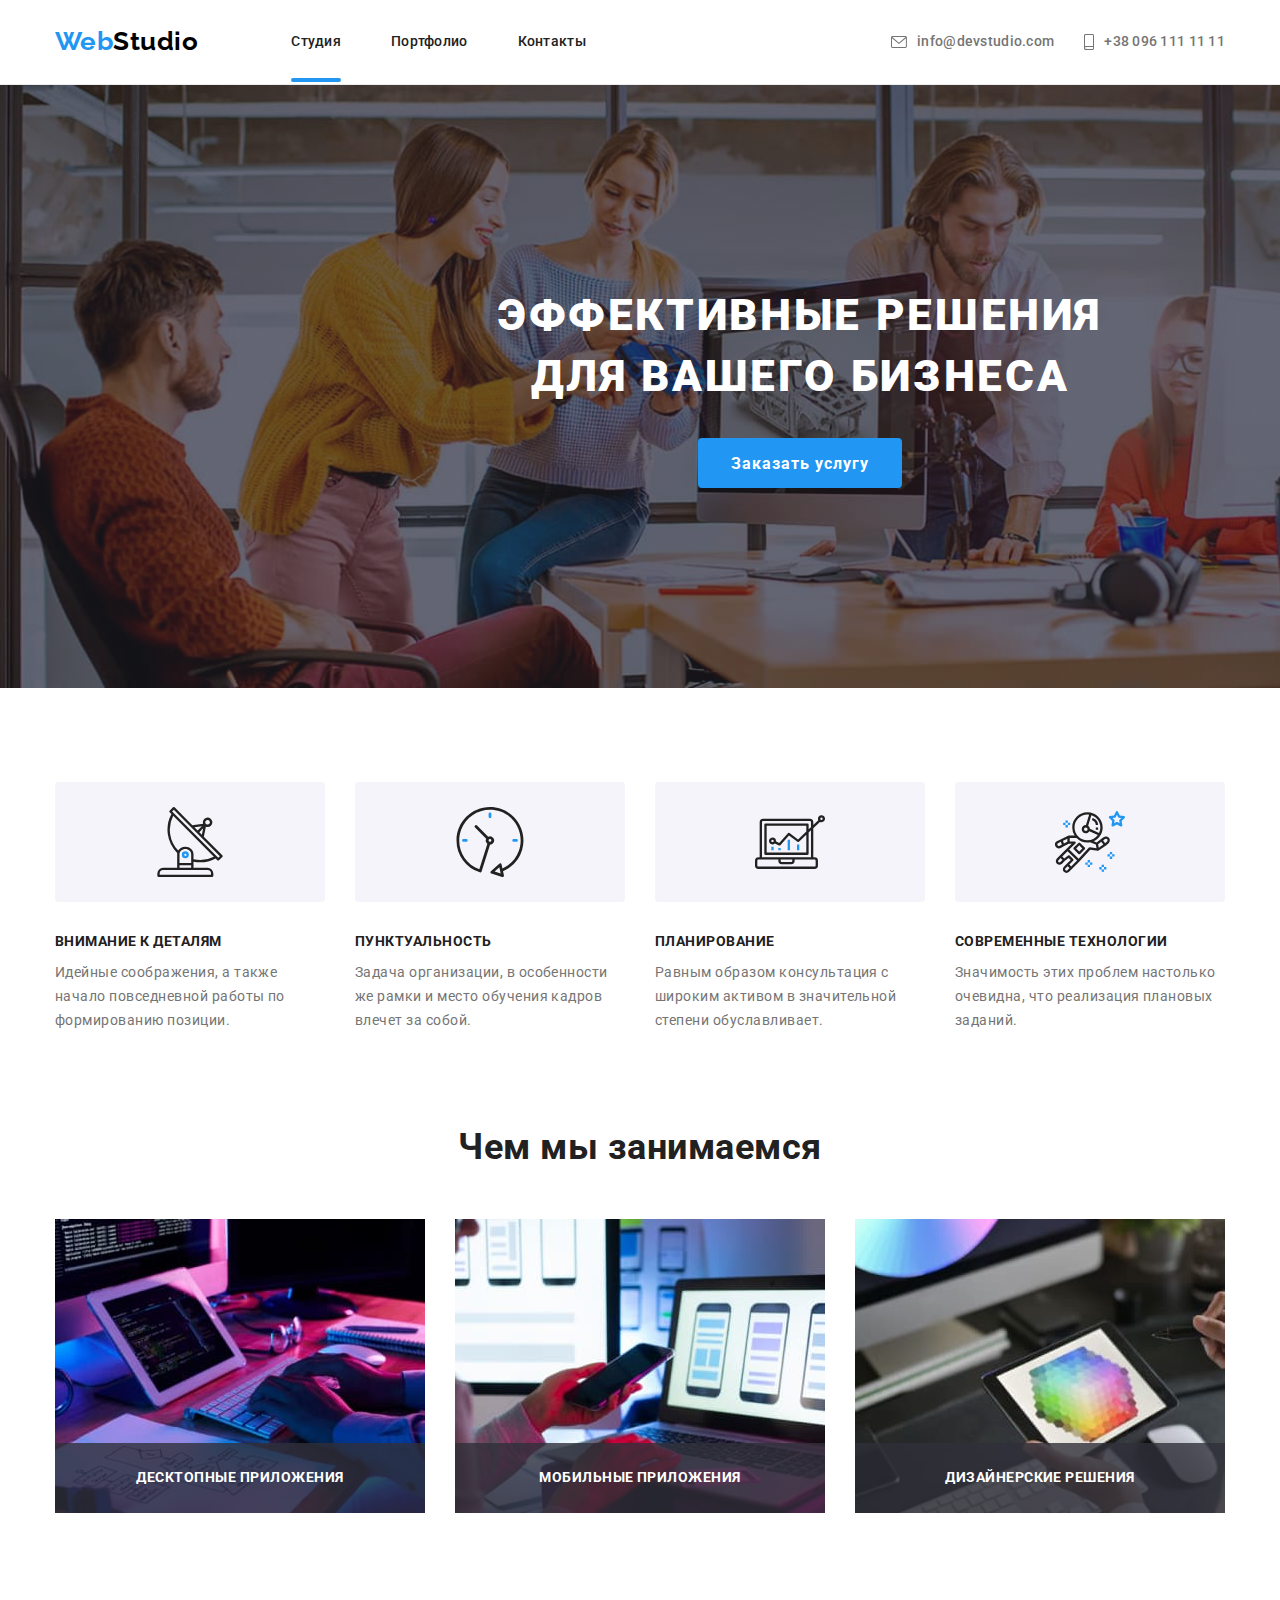
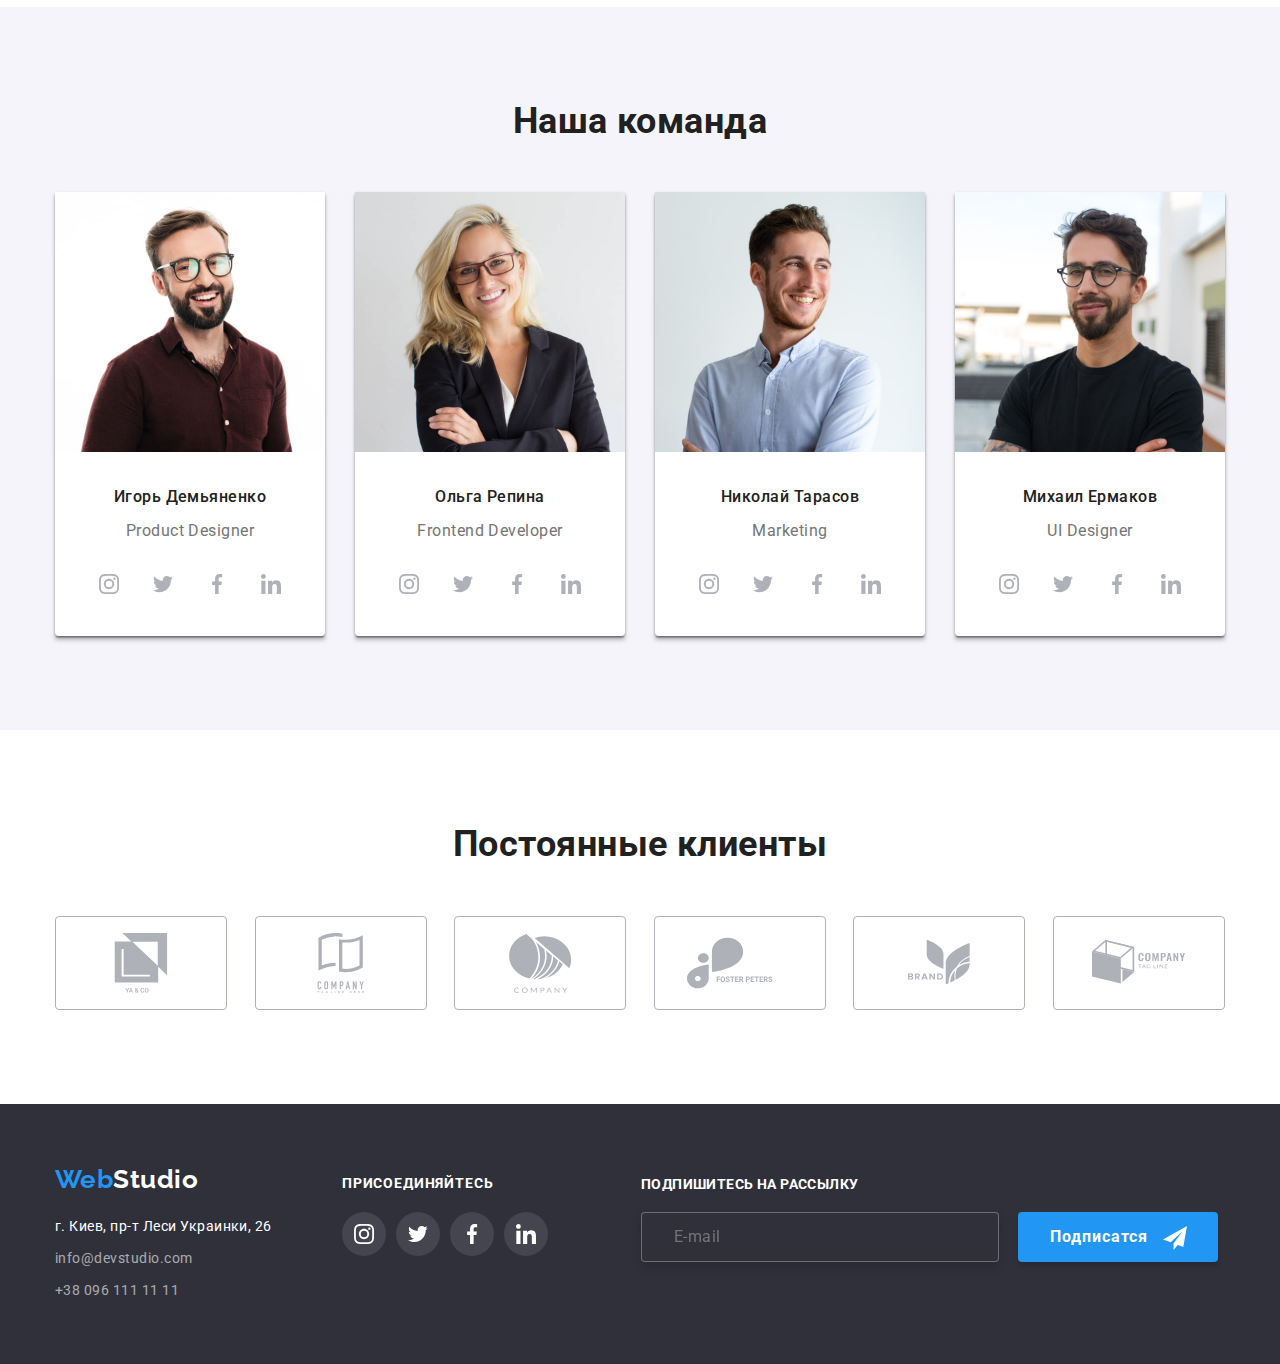
==== commit 0a20bcd0: "Fixed_02" ====
--- a/index.html
+++ b/index.html
@@ -477,13 +477,15 @@
                             </div>    
                         
                             <div class="form-field checkbox">
+                                <label class="checkbox-label" for="terms-conditions">
                                 <div class="checkbox-control">
                                     <input class="checkbox-input" type="checkbox" id="terms-conditions">
                                     <svg class="checkbox-icon" width="16px" height="15px" aria-hidden="true" >
                                         <use href="./images/icons.svg#icon-Vector-check"></use>
                                     </svg>
                                 </div>
-                                <label class="checkbox-label" for="terms-conditions">Соглашаюсь с рассылкой и принимаю <a class="terms-link" href="/">Условия договора</a></label>
+                                Соглашаюсь с рассылкой и принимаю <a class="terms-link" href="/">Условия договора</a></label>
+                                
                                 
                             </div>
                             <div class="form-field-click">
@@ -492,8 +494,8 @@
                     </form>
                 <button type="button" class="btn" data-modal-close>
                 
-                <svg class="btn-icon"  width="11" height="11">
-                    <use href="./images/symbol-defs.svg#icon-close-black"></use>   
+                <svg class="btn-icon"  width="18" height="18">
+                    <use href="./images/symbol-defs_hw6_1.svg#icon-close-black"></use>   
                 </svg>
                     
 
--- a/css/style.css
+++ b/css/style.css
@@ -765,7 +765,14 @@
     filter: drop-shadow(0px 4px 4px rgba(0, 0, 0, 0.15));
     border-radius: 4px;
     background-color: #2F303A;
-    cursor: pointer;
+
+
+    font-family: inherit;
+    font-weight: 400;
+    font-size: 16px;
+    letter-spacing: 0.03em;
+    color: var(--primary-white-color);
+    padding: 15px 16px;
     
 }
 .footer-form-input::placeholder {
@@ -789,6 +796,7 @@
     background: #2196F3;
     box-shadow: 0px 4px 4px rgba(0, 0, 0, 0.15);
     border-radius: 4px;
+    border: none;
     
 }
 
@@ -983,7 +991,7 @@
     top: 8px;
     background-color: var(--primary-white-color);
     border-radius: 50%;
-    padding: 10px 10px;
+    padding: 5px 5px;
     border: 1px solid rgba(0, 0, 0, 0.1);
     cursor: pointer;
     fill: currentColor;
@@ -1177,6 +1185,7 @@
     letter-spacing: 0.03em;
 
     color: #757575; 
+    display: flex;
 
 }
 
@@ -1184,6 +1193,7 @@
     text-decoration-line: underline;
     color: #2196F3;
     outline: none;
+    margin-left: 2px;
 
 }
 /* ghkgfjkgjkl */
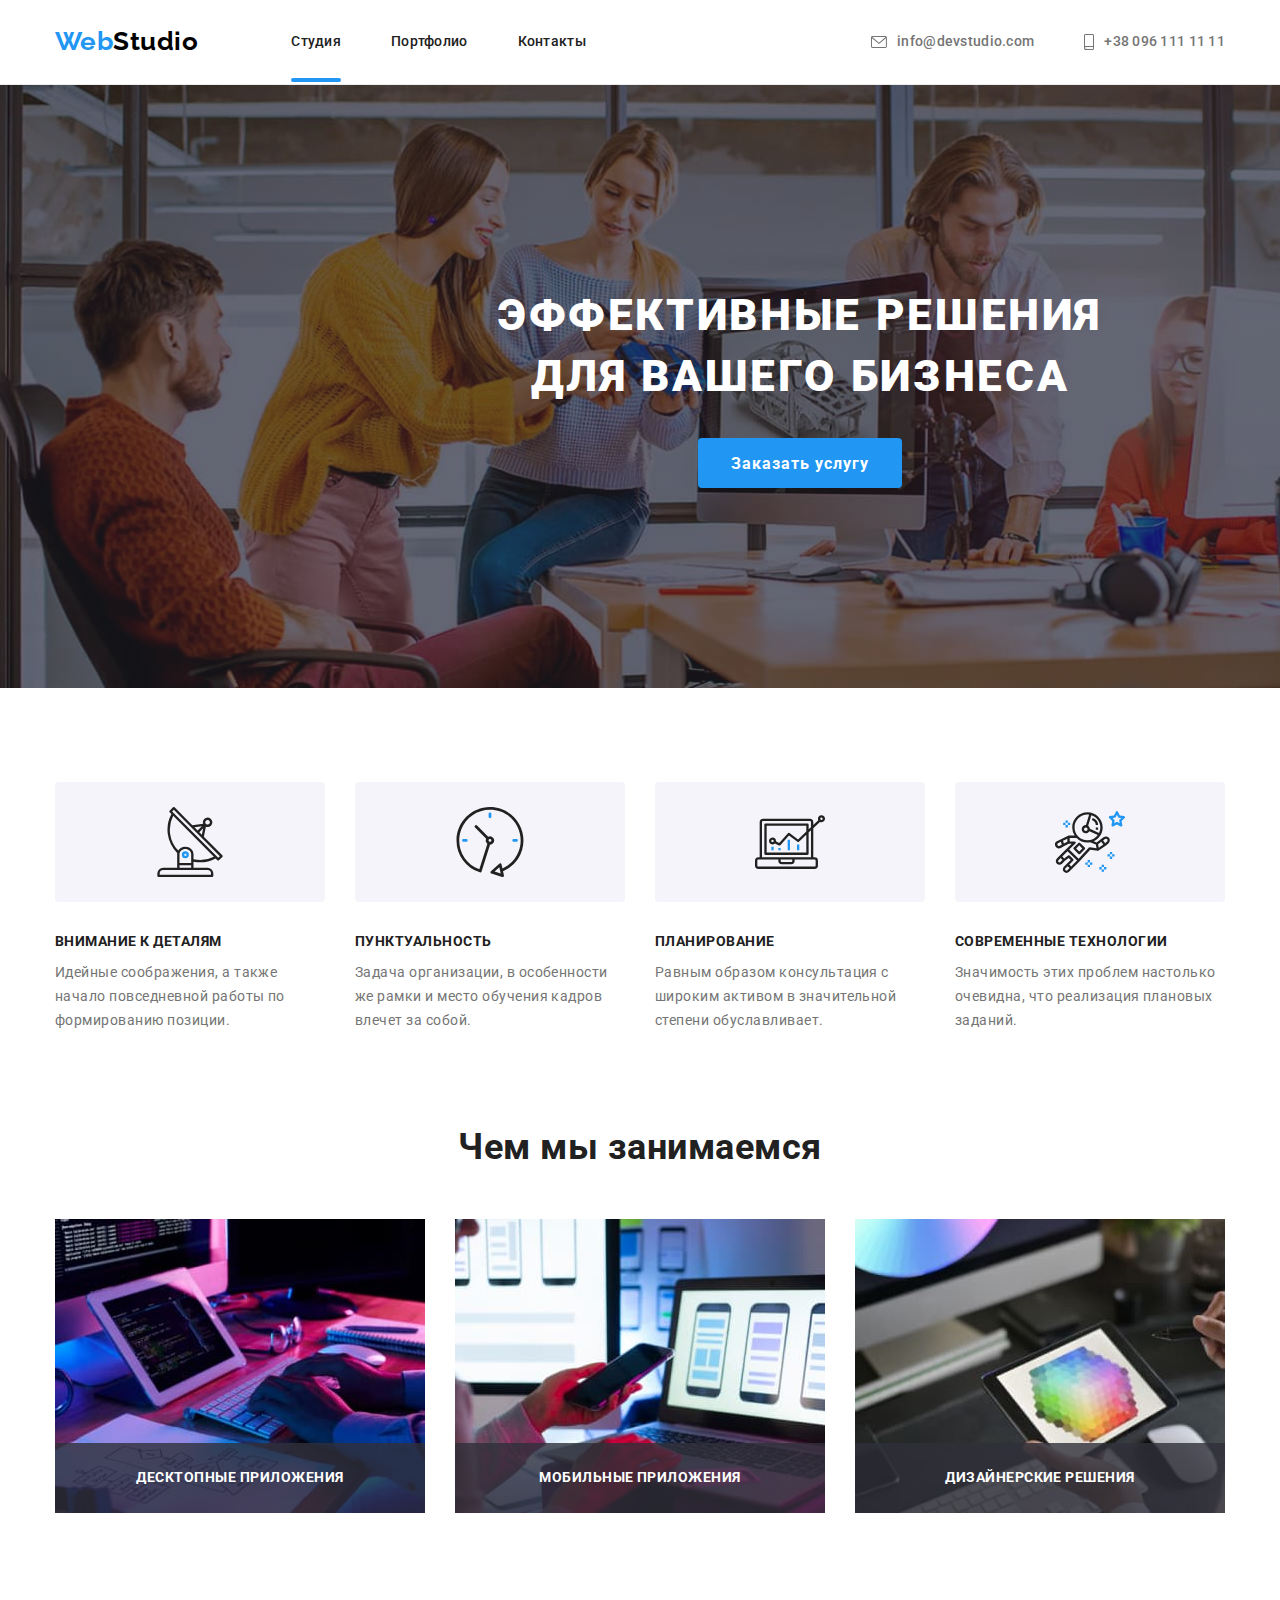
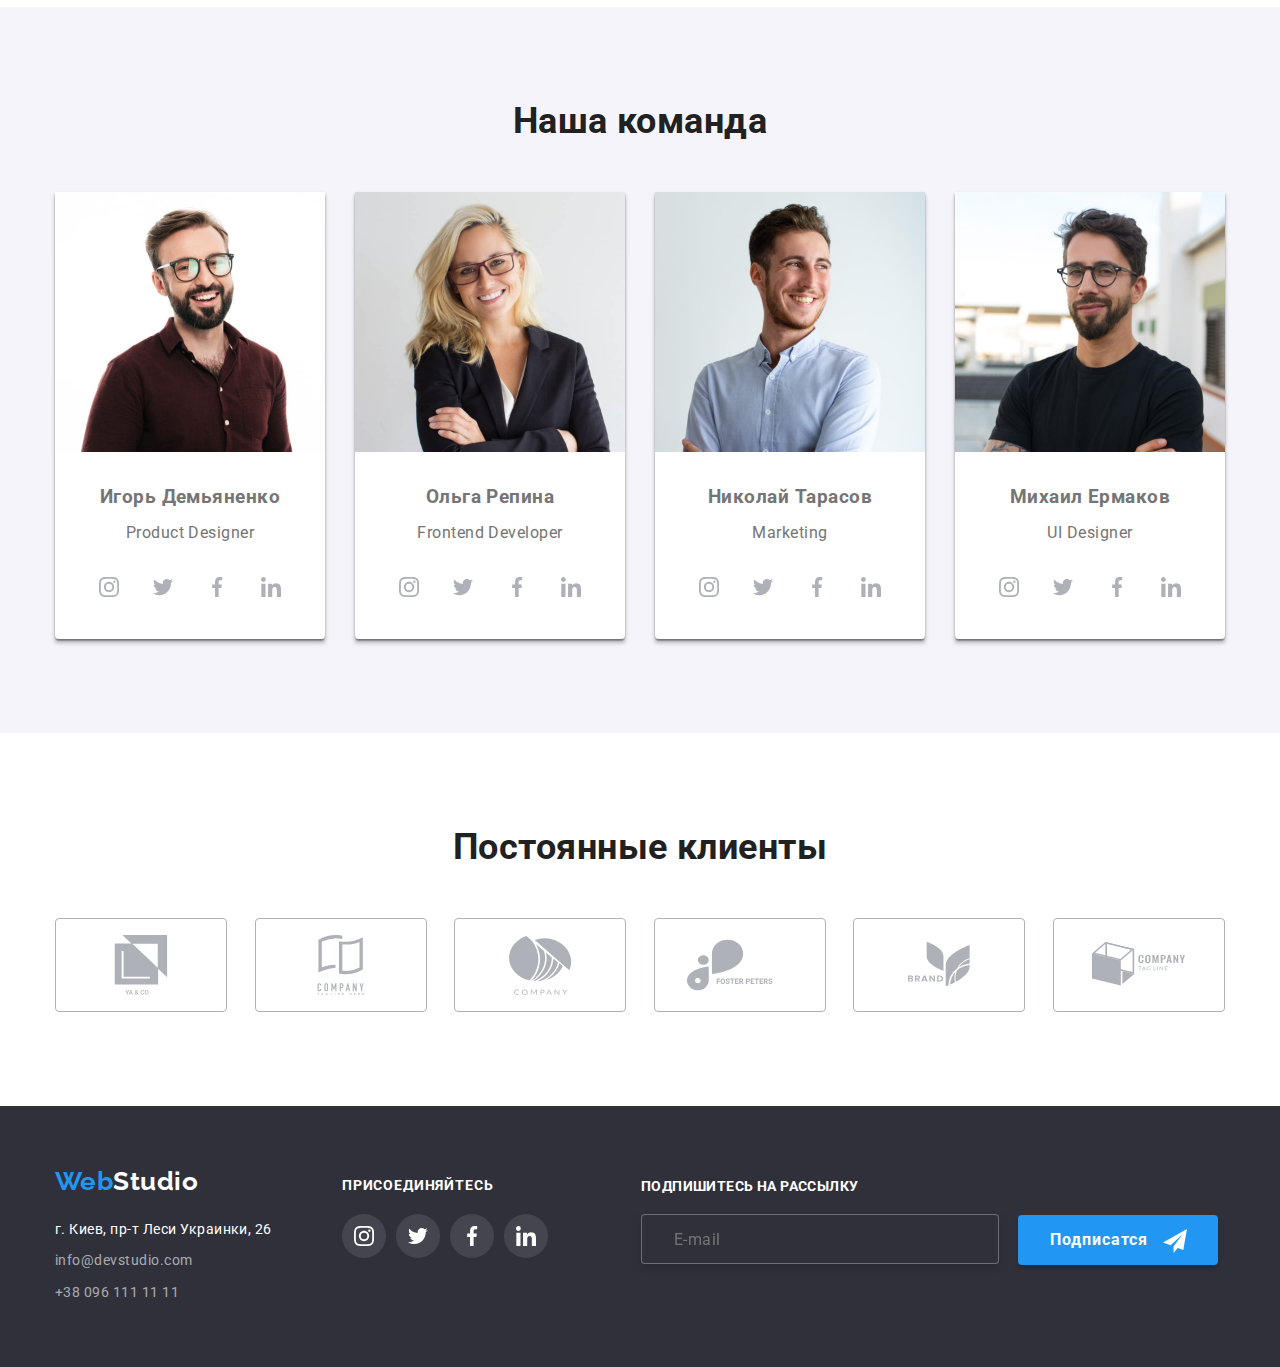
==== commit deb83099: "hw_03" ====
--- a/index.html
+++ b/index.html
@@ -13,40 +13,40 @@
         rel="stylesheet">
     <link href="https://unpkg.com/aos@2.3.1/dist/aos.css" rel="stylesheet">
     <link rel="stylesheet" href="https://cdnjs.cloudflare.com/ajax/libs/modern-normalize/1.1.0/modern-normalize.min.css">
-    <link rel="stylesheet" href="./css/style.css">
+    <link rel="stylesheet" href="./css/main.min.css">
     
 </head>
 
 <body>
     <header class="nav">
-        <div class="container main-nav">
+        <div class="container container__main-nav">
             <a class="link-logo" href="./">
-                Web<span>Studio</span>
+                Web<span class="link-logo__logo-span">Studio</span>
             </a>
             <ul class="nav-links">
-                <li class="item">
-                    <a href="./index.html" class="list position">Студия</a>
+                <li class="nav-links__item">
+                    <a href="./index.html" class="nav-links__list nav-links__position">Студия</a>
                 </li>
-                <li class="item">
-                    <a href="./portfolio.html" class="list">Портфолио</a>
+                <li class="nav-links__item">
+                    <a href="./portfolio.html" class="nav-links__list">Портфолио</a>
                 </li>
-                <li class="item">
-                    <a href="#" class="list">Контакты</a>
+                <li class="nav-links__item">
+                    <a href="#" class="nav-links__list">Контакты</a>
                 </li>
             </ul>
             
             <ul class="nav-address">
-                <li class="item">
-                        <a href="mailto:info@devstudio.com" class="list">
-                            <svg class="callback" width="16" height="12">
+                <li class="nav-address__item">
+                        <a href="mailto:info@devstudio.com" class="nav-address__list">
+                            <svg class="nav-address__callback" width="16" height="12">
                                 <use href="./images/symbol-defs_v2.svg#icon-envelope"></use>
                             </svg>
                             info@devstudio.com
                         </a>
                 </li>
-                <li class="item">
-                        <a href="tel:380961111111" class="list">
-                            <svg class="callback" width="10" height="16">
+                <li class="nav-address__item">
+                        <a href="tel:380961111111" class="nav-address__list">
+                            <svg class="nav-address__callback" width="10" height="16">
                                 <use href="./images/symbol-defs_v2.svg#icon-smartphone"></use>
                             </svg>
                             +38 096 111 11 11
@@ -57,118 +57,118 @@
     </header>
 
     <main>
-        <section class="hero overlay">
-                <div class="container hero-title">
-                    <h1 class="title">ЭФФЕКТИВНЫЕ РЕШЕНИЯ <br> ДЛЯ ВАШЕГО БИЗНЕСА</h1>
+        <section class="hero hero__overlay">
+                <div class="container container__hero-title">
+                    <h1 class="hero__title">ЭФФЕКТИВНЫЕ РЕШЕНИЯ <br> ДЛЯ ВАШЕГО БИЗНЕСА</h1>
                     <button type="button" class="button" data-modal-open>Заказать услугу</button>
                 </div>
             
         </section>
 
         <section class="functions">
-            <div class="container quality">
-                <h2 class="section-none">Особенности</h2>
-                <ul class="quality-section">
-                    <li class="style-quality">
-                        <div class="style-quality-group">
-                            <svg class="style-quality-title" width="70" height="70" >
+            <div class="container">
+                <h2 class="functions__section-none">Особенности</h2>
+                <ul class="functions__quality-section">
+                    <li class="functions__quality">
+                        <div class="functions__quality-group">
+                            <svg class="functions__images" width="70" height="70" >
                                 <use href="./images/symbol-defs_v2.svg#icon-antenna"></use>
                             </svg>
                         </div>
-                        <h3 class="section-quality">ВНИМАНИЕ К ДЕТАЛЯМ</h3>
-                        <p class="message">Идейные соображения, а также начало повседневной работы по формированию позиции.</p>
-                    </li>
-                    <li class="style-quality">
-                        <div class="style-quality-group">
-                            <svg class="style-quality-title" width="70" height="70">
+                        <h3 class="functions__title">ВНИМАНИЕ К ДЕТАЛЯМ</h3>
+                        <p class="functions__text">Идейные соображения, а также начало повседневной работы по формированию позиции.</p>
+                    </li>
+                    <li class="functions__quality">
+                        <div class="functions__quality-group">
+                            <svg class="functions__images" width="70" height="70">
                                 <use href="./images/symbol-defs_v2.svg#icon-clock"></use>
                             </svg>
                         </div>
-                        <h3 class="section-quality">ПУНКТУАЛЬНОСТЬ</h3>
-                        <p class="message">Задача организации, в особенности же рамки и место обучения кадров влечет за собой.</p>
-                    </li>
-                    <li class="style-quality">
-                        <div class="style-quality-group">
-                            <svg class="style-quality-title" width="70" height="70">
+                        <h3 class="functions__title">ПУНКТУАЛЬНОСТЬ</h3>
+                        <p class="functions__text">Задача организации, в особенности же рамки и место обучения кадров влечет за собой.</p>
+                    </li>
+                    <li class="functions__quality">
+                        <div class="functions__quality-group">
+                            <svg class="functions__images" width="70" height="70">
                                 <use href="./images/symbol-defs_v2.svg#icon-diagram"></use>
                             </svg>
                         </div>
-                        <h3 class="section-quality">ПЛАНИРОВАНИЕ</h3>
-                        <p class="message">Равным образом консультация с широким активом в значительной степени обуславливает.</p>
-                    </li>
-                    <li class="style-quality">
-                        <div class="style-quality-group">
-                            <svg class="style-quality-title" width="70" height="70">
+                        <h3 class="functions__title">ПЛАНИРОВАНИЕ</h3>
+                        <p class="functions__text">Равным образом консультация с широким активом в значительной степени обуславливает.</p>
+                    </li>
+                    <li class="functions__quality">
+                        <div class="functions__quality-group">
+                            <svg class="functions__images" width="70" height="70">
                                 <use href="./images/symbol-defs_v2.svg#icon-astronaut"></use>
                             </svg>
                         </div>
-                        <h3 class="section-quality">СОВРЕМЕННЫЕ ТЕХНОЛОГИИ</h3>
-                        <p class="message">Значимость этих проблем настолько очевидна, что реализация плановых заданий.</p>
+                        <h3 class="functions__title">СОВРЕМЕННЫЕ ТЕХНОЛОГИИ</h3>
+                        <p class="functions__text">Значимость этих проблем настолько очевидна, что реализация плановых заданий.</p>
                     </li>
                 </ul>
             </div>
         </section>
 
-        <section class="foto-illustrate">
-            <div class="container list-images">
+        <section class="illustrate">
+            <div class="container container__illustrate">
                 <h2 class="section-list">Чем мы занимаемся</h2>
-                <ul class="illustrate">
-                    <li class="item">
-                    <img class="boxes-img" src="./images/box1.jpg" width="370" alt="бокс1" />
-                        <p class="title-image">ДЕСКТОПНЫЕ ПРИЛОЖЕНИЯ</p>
-                    </li>
-
-                    <li class="item">
-                        <img class="boxes-img" src="./images/box2.jpg" width="370" alt="бокс2" />
-                        <p class="title-image">МОБИЛЬНЫЕ ПРИЛОЖЕНИЯ</p>
-                    </li>
-
-                    <li class="item">
-                        <img class="boxes-img" src="./images/box3.jpg" width="370" alt="бокс3" />
-                        <p class="title-image">ДИЗАЙНЕРСКИЕ РЕШЕНИЯ</p>
+                <ul class="options">
+                    <li class="options__group">
+                    <img class="options__img" src="./images/box1.jpg" width="370" alt="бокс1" />
+                        <p class="options__title">ДЕСКТОПНЫЕ ПРИЛОЖЕНИЯ</p>
+                    </li>
+
+                    <li class="options__group">
+                        <img class="options__img" src="./images/box2.jpg" width="370" alt="бокс2" />
+                        <p class="options__title">МОБИЛЬНЫЕ ПРИЛОЖЕНИЯ</p>
+                    </li>
+
+                    <li class="options__group">
+                        <img class="options__img" src="./images/box3.jpg" width="370" alt="бокс3" />
+                        <p class="options__title">ДИЗАЙНЕРСКИЕ РЕШЕНИЯ</p>
                     </li>
                 </ul>
             </div>
         </section>
     
-        <section class="section works-teams">
-            <div class="container our-teams">
+        <section class="works-teams">
+            <div class="container container__our-teams">
                 <h2 class="section-list">Наша команда</h2>
-                <ul class="section-team">
-                    <li class="item">
-                        <div class="item-media">
+                <ul class="card">
+                    <li class="card__team-group">
+                        <div class="card-fone">
                             <img src="./images/img1.jpg" width="270" alt="Игорь Демьяненко" />
-                                <div class="item-title">
-                                    <h3 class="title">Игорь Демьяненко</h3>
-                                    <p class="proff" lang="en">Product Designer</p>
+                                <div class="card-font">
+                                    <h3 class="card__name">Игорь Демьяненко</h3>
+                                    <p class="card__proff" lang="en">Product Designer</p>
                                 </div>
 
                                 <div class="media-icon">
-                                    <ul class="works-teams-icon">
-                                            <li class="media-end">
-                                                <a href="#" class="icon-networks">
-                                                <svg class="networks">
+                                    <ul class="socnetwork-icon">
+                                            <li class="socnetwork-icon__group">
+                                                <a href="#" class="socnetwork-icon__link">
+                                                <svg class="socnetwork-icon__img">
                                                     <use href="./images/symbol-defs_v2.svg#icon-instagram-1"></use>
                                                 </svg>
                                                 </a>
                                             </li>
-                                            <li class="media-end">
-                                            <a href="#" class="icon-networks">
-                                                <svg class="networks">
+                                            <li class="socnetwork-icon__group">
+                                            <a href="#" class="socnetwork-icon__link">
+                                                <svg class="socnetwork-icon__img">
                                                     <use href="./images/symbol-defs_v2.svg#icon-twitter-1"></use>
                                                 </svg>
                                             </a>
                                             </li>
-                                            <li class="media-end">
-                                            <a href="#" class="icon-networks">
-                                                <svg class="networks">
+                                            <li class="socnetwork-icon__group">
+                                            <a href="#" class="socnetwork-icon__link">
+                                                <svg class="socnetwork-icon__img">
                                                     <use href="./images/symbol-defs_v2.svg#icon-facebook-1"></use>
                                                 </svg>
                                             </a>
                                             </li>
-                                            <li class="media-end">
-                                            <a href="#" class="icon-networks">
-                                                <svg class="networks">
+                                            <li class="socnetwork-icon__group">
+                                            <a href="#" class="socnetwork-icon__link">
+                                                <svg class="socnetwork-icon__img">
                                                     <use href="./images/symbol-defs_v2.svg#icon-linkedin-1"></use>
                                                 </svg>
                                             </a>
@@ -178,136 +178,131 @@
                                 </div>
                         </div>
                     </li>
-                    <li class="item">
-                        <div class="item-media">
+                    <li class="card__team-group">
+                        <div class="card-fone">
                             <img src="./images/img2.jpg" width="270" alt="Ольга Репина" />
-                                <div class="item-title">
-                                    <h3 class="title">Ольга Репина</h3>
-                                    <p class="proff work" lang="en">Frontend Developer</p>
+                                <div class="card-font">
+                                    <h3 class="card__name">Ольга Репина</h3>
+                                    <p class="card__proff" lang="en">Frontend Developer</p>
                                 </div>
                                 <div class="media-icon">
-                                    <ul class="works-teams-icon">
+                                    <ul class="socnetwork-icon">
+                                            <li class="socnetwork-icon__group">
+                                                <a href="#" class="socnetwork-icon__link">
+                                                <svg class="socnetwork-icon__img">
+                                                    <use href="./images/symbol-defs_v2.svg#icon-instagram-1"></use>
+                                                </svg>
+                                                </a>
+                                            </li>
+                                            <li class="socnetwork-icon__group">
+                                            <a href="#" class="socnetwork-icon__link">
+                                                <svg class="socnetwork-icon__img">
+                                                    <use href="./images/symbol-defs_v2.svg#icon-twitter-1"></use>
+                                                </svg>
+                                            </a>
+                                            </li>
+                                            <li class="socnetwork-icon__group">
+                                            <a href="#" class="socnetwork-icon__link">
+                                                <svg class="socnetwork-icon__img">
+                                                    <use href="./images/symbol-defs_v2.svg#icon-facebook-1"></use>
+                                                </svg>
+                                            </a>
+                                            </li>
+                                            <li class="socnetwork-icon__group">
+                                            <a href="#" class="socnetwork-icon__link">
+                                                <svg class="socnetwork-icon__img">
+                                                    <use href="./images/symbol-defs_v2.svg#icon-linkedin-1"></use>
+                                                </svg>
+                                            </a>
+                                            </li>
                                         
-                                            <li class="media-end">
-                                                <a href="#" class="icon-networks">
-                                                    <svg class="networks">
-                                                        <use href="./images/symbol-defs_v2.svg#icon-instagram-1"></use>
-                                                    </svg>
+                                    </ul>
+                                </div>
+                        </div>
+                        
+                    </li>
+                    <li class="card__team-group">
+                        <div class="card-fone">
+                            <img src="./images/img3.jpg" width="270" alt="Николай Тарасов" />
+                                <div class="card-font">
+                                    <h3 class="card__name">Николай Тарасов</h3>
+                                    <p class="card__proff" lang="en">Marketing</p>
+                                </div>
+                                <div class="media-icon">
+                                    <ul class="socnetwork-icon">
+                                            <li class="socnetwork-icon__group">
+                                                <a href="#" class="socnetwork-icon__link">
+                                                <svg class="socnetwork-icon__img">
+                                                    <use href="./images/symbol-defs_v2.svg#icon-instagram-1"></use>
+                                                </svg>
                                                 </a>
                                             </li>
+                                            <li class="socnetwork-icon__group">
+                                            <a href="#" class="socnetwork-icon__link">
+                                                <svg class="socnetwork-icon__img">
+                                                    <use href="./images/symbol-defs_v2.svg#icon-twitter-1"></use>
+                                                </svg>
+                                            </a>
+                                            </li>
+                                            <li class="socnetwork-icon__group">
+                                            <a href="#" class="socnetwork-icon__link">
+                                                <svg class="socnetwork-icon__img">
+                                                    <use href="./images/symbol-defs_v2.svg#icon-facebook-1"></use>
+                                                </svg>
+                                            </a>
+                                            </li>
+                                            <li class="socnetwork-icon__group">
+                                            <a href="#" class="socnetwork-icon__link">
+                                                <svg class="socnetwork-icon__img">
+                                                    <use href="./images/symbol-defs_v2.svg#icon-linkedin-1"></use>
+                                                </svg>
+                                            </a>
+                                            </li>
                                         
-                                            <li class="media-end">
-                                                <a href="#" class="icon-networks">
-                                                    <svg class="networks">
-                                                        <use href="./images/symbol-defs_v2.svg#icon-twitter-1"></use>
-                                                    </svg>
+                                    </ul>
+                                </div>
+                        </div>
+                    </li>
+                    <li class="card__team-group">
+                        <div class="card-fone">
+                            <img src="./images/img4.jpg" width="270" alt="Михаил Ермаков" />
+                                <div class="card-font">
+                                    <h3 class="card__name">Михаил Ермаков</h3>
+                                    <p class="card__proff" lang="en">UI Designer</p>
+                                </div>
+                                <div class="media-icon">
+                                    <ul class="socnetwork-icon">
+                                            <li class="socnetwork-icon__group">
+                                                <a href="#" class="socnetwork-icon__link">
+                                                <svg class="socnetwork-icon__img">
+                                                    <use href="./images/symbol-defs_v2.svg#icon-instagram-1"></use>
+                                                </svg>
                                                 </a>
                                             </li>
+                                            <li class="socnetwork-icon__group">
+                                            <a href="#" class="socnetwork-icon__link">
+                                                <svg class="socnetwork-icon__img">
+                                                    <use href="./images/symbol-defs_v2.svg#icon-twitter-1"></use>
+                                                </svg>
+                                            </a>
+                                            </li>
+                                            <li class="socnetwork-icon__group">
+                                            <a href="#" class="socnetwork-icon__link">
+                                                <svg class="socnetwork-icon__img">
+                                                    <use href="./images/symbol-defs_v2.svg#icon-facebook-1"></use>
+                                                </svg>
+                                            </a>
+                                            </li>
+                                            <li class="socnetwork-icon__group">
+                                            <a href="#" class="socnetwork-icon__link">
+                                                <svg class="socnetwork-icon__img">
+                                                    <use href="./images/symbol-defs_v2.svg#icon-linkedin-1"></use>
+                                                </svg>
+                                            </a>
+                                            </li>
                                         
-                                            <li class="media-end">
-                                                <a href="#" class="icon-networks">
-                                                    <svg class="networks">
-                                                        <use href="./images/symbol-defs_v2.svg#icon-facebook-1"></use>
-                                                    </svg>
-                                                </a>
-                                            </li>
-
-                                            <li class="media-end">
-                                                <a href="#" class="icon-networks">
-                                                    <svg class="networks">
-                                                        <use href="./images/symbol-defs_v2.svg#icon-linkedin-1"></use>
-                                                    </svg>
-                                                </a>
-                                            </li>
                                     </ul>
                                 </div>
-                        </div>
-                        
-                    </li>
-                    <li class="item">
-                        <div class="item-media">
-                            <img src="./images/img3.jpg" width="270" alt="Николай Тарасов" />
-                                <div class="item-title">
-                                    <h3 class="title">Николай Тарасов</h3>
-                                    <p class="proff work" lang="en">Marketing</p>
-                                </div>
-                            <div class="media-icon">
-                                <ul class="works-teams-icon">
-                                        <li class="media-end">
-                                            <a href="#" class="icon-networks">
-                                                <svg class="networks">
-                                                    <use href="./images/symbol-defs_v2.svg#icon-instagram-1"></use>
-                                                </svg>
-                                            </a>
-                                        </li>
-                                        <li class="media-end">
-                                            <a href="#" class="icon-networks">
-                                                <svg class="networks">
-                                                    <use href="./images/symbol-defs_v2.svg#icon-twitter-1"></use>
-                                                </svg>
-                                            </a>
-                                        </li>
-                                        <li class="media-end">
-                                            <a href="#" class="icon-networks">
-                                                <svg class="networks">
-                                                    <use href="./images/symbol-defs_v2.svg#icon-facebook-1"></use>
-                                                </svg>
-                                            </a>
-                                        </li>
-                                        <li class="media-end">
-                                            <a href="#" class="icon-networks">
-                                                <svg class="networks">
-                                                    <use href="./images/symbol-defs_v2.svg#icon-linkedin-1"></use>
-                                                </svg>
-                                            </a>
-                                        </li>
-                                </ul>
-                            </div>
-                        </div>
-                    </li>
-                    <li class="item">
-                        <div class="item-media">
-                            <img src="./images/img4.jpg" width="270" alt="Михаил Ермаков" />
-                                <div class="item-title">
-                                    <h3 class="title">Михаил Ермаков</h3>
-                                    <p class="proff work" lang="en">UI Designer</p>
-                                </div>
-                            <div class="media-icon">
-                                <ul class="works-teams-icon">
-                                    
-                                        <li class="media-end">
-                                            <a href="#" class="icon-networks">
-                                                <svg class="networks">
-                                                    <use href="./images/symbol-defs_v2.svg#icon-instagram-1"></use>
-                                                </svg>
-                                            </a>
-                                        </li>
-                                    
-                                        <li class="media-end">
-                                            <a href="#" class="icon-networks">
-                                                <svg class="networks">
-                                                    <use href="./images/symbol-defs_v2.svg#icon-twitter-1"></use>
-                                                </svg>
-                                            </a>
-                                        </li>
-                                    
-                                        <li class="media-end">
-                                            <a href="#" class="icon-networks">
-                                                <svg class="networks">
-                                                    <use href="./images/symbol-defs_v2.svg#icon-facebook-1"></use>
-                                                </svg>
-                                            </a>
-                                        </li>
-                                    
-                                        <li class="media-end">
-                                            <a href="#" class="icon-networks">
-                                                <svg class="networks">
-                                                    <use href="./images/symbol-defs_v2.svg#icon-linkedin-1"></use>
-                                                </svg>
-                                            </a>
-                                        </li>
-                                </ul>
-                            </div>
                         </div>
                     </li>
                 </ul>
--- a/css/main.min.css
+++ b/css/main.min.css
@@ -0,0 +1 @@
+html{box-sizing:border-box}*,*::before,*::after{box-sizing:inherit}h1,h2,h3,h4,p,ul{margin:0}ul{padding:0;list-style:none}:root{--primary-text-color: #757575;--title-text-color: #212121;--accent-color: #2196F3;--primary-white-color: #fff;--transparent-color: rgba(255, 255, 255, 0.6);--color-fone-click: #F5F4FA;--background-color-darkfone: #2F303A;--border-color: #ECECEC;--box-shadow: 0px 4px 4px rgba(0, 0, 0, 0.15);--background-color-team: #F5F4FA;--color-image-icon: #2196F3;--color-black: #000;--linear-gradient-hero:linear-gradient(rgba(47, 48, 58, 0.4), rgba(47, 48, 58, 0.4));--box-shadow-card: 0px 4px 4px rgba(0, 0, 0, 0.25);--box-shadow-item-media: 0px 1px 3px rgba(0, 0, 0, 0.12), 0px 1px 1px rgba(0, 0, 0, 0.14), 0px 2px 1px rgba(0, 0, 0, 0.2);--icon-color: #AFB1B8}body{color:var(--primary-text-color);background-color:var(--primary-white-color);font-family:Roboto,sans-serif;letter-spacing:.03em}.is-hidden{opacity:0;visibility:hidden;pointer-events:none}.hero .button{display:inline-block;box-shadow:var(--box-shadow);text-align:center;border:1px solid rgba(0,0,0,0);border-radius:4px;padding:10px 32px;margin-top:0px;height:50px;min-width:200px;white-space:nowrap;box-shadow:0px 4px 4px var(--box-shadow);text-decoration:none;color:var(--primary-white-color);background-color:var(--accent-color);font-weight:700;font-size:16px;line-height:1.9;letter-spacing:.06em;cursor:pointer;font-family:Roboto,sans-serif}.title{color:var(--title-text-color);font-weight:500;font-size:16px;line-height:1.19}.nav{background-color:var(--primary-white-color);border-bottom:1px solid var(--border-color);margin:0}.nav-links{display:flex;flex-wrap:wrap;margin-left:93px}.nav-links__item:not(:last-child){margin-right:50px}.nav-links__list{display:flex;color:var(--title-text-color);font-family:inherit;font-weight:500;font-size:14px;line-height:1.14;letter-spacing:.02em;text-decoration:none;padding-bottom:32px;padding-top:32px;transition:color 250ms cubic-bezier(0.4, 0, 0.2, 1),fill 250ms cubic-bezier(0.4, 0, 0.2, 1)}.nav-links__position{position:relative}.nav-links__list:hover,.nav-links__list:focus{color:var(--accent-color)}.nav-links__position::after{position:absolute;bottom:0;content:"";width:100%;height:4px;background-color:var(--accent-color);border-radius:2px}.nav-address{display:flex;flex-wrap:wrap;margin:0;margin-left:auto}.nav-address__item:not(:last-child){margin-right:50px}.nav-address__list{transition:color 250ms cubic-bezier(0.4, 0, 0.2, 1),fill 250ms cubic-bezier(0.4, 0, 0.2, 1);display:flex;align-items:center;padding-bottom:32px;padding-top:32px;fill:var(--primary-text-color);color:var(--primary-text-color);text-decoration:none;font-family:inherit;font-weight:500;font-size:14px;line-height:1.4;letter-spacing:.02em}.nav-address__callback{margin-right:10px}.nav-address__list:hover,.nav-address__list:focus{color:var(--accent-color);fill:var(--accent-color)}.container__main-nav{display:flex;align-items:center}.title-page{display:none}.filter{display:flex;justify-content:center;margin:0;margin-bottom:50px}.click{border-radius:4px;border:1px solid rgba(0,0,0,0);white-space:nowrap;text-decoration:none;border-radius:4px;padding:6px 22px}.filter-title:not(:last-child){margin-right:8px}.filter-title{max-width:-webkit-max-content;max-width:-moz-max-content;max-width:max-content}.filter .click{color:var(--title-text-color);background:var(--color-fone-click);font-weight:500;font-size:16px;line-height:1.6;cursor:pointer;font-family:Roboto,sans-serif;letter-spacing:.03em;transition:background-color 250ms cubic-bezier(0.4, 0, 0.2, 1),color 250ms cubic-bezier(0.4, 0, 0.2, 1),box-shadow 250ms cubic-bezier(0.4, 0, 0.2, 1)}.container-filter{padding-top:94px;padding-bottom:94px}.filter .click:hover,.filter .click:focus{color:var(--primary-white-color);background-color:var(--accent-color);box-shadow:0px 4px 4px rgba(0,0,0,.25)}.section-project{color:var(--title-text-color);font-weight:700;font-size:18px;line-height:2;letter-spacing:.06em;margin-bottom:4px}.presentation{display:flex;flex-wrap:wrap}.presentation-title{padding:20px 24px}.projects-portfolio{position:relative;width:370px;margin-right:30px;margin-bottom:30px;border:1px solid #eee;cursor:pointer;transition:box-shadow 250ms cubic-bezier(0.4, 0, 0.2, 1)}.projects-portfolio:nth-child(3n){margin-right:0px}.projects-portfolio:nth-last-child(-n+3){margin-bottom:0px}.projects-portfolio:hover{box-shadow:0px 4px 4px rgba(0,0,0,.25)}.image-overlay{position:relative;display:block;overflow:hidden;transition:transform cubic-bezier(0.4, 0, 0.2, 1)}.image-box{width:100%;height:100%}.text-box{font-family:Roboto,sans-serif;font-weight:400;font-size:18px;line-height:1.5;color:#fff}.image-overlay:hover .title-overlay{transform:translateY(0%)}.title-overlay{position:absolute;top:0;left:0;width:100%;height:100%;padding:46px 24px;background:rgba(33,150,243,.9);transform:translateY(100%);transition:transform .3s}.footer-icon{display:block;gap:10px}.networks-svg{color:var(--primary-white-color);width:20px;height:20px}.connect{margin-top:12px;margin-bottom:20px;font-family:inherit;font-weight:700;font-size:14px;letter-spacing:.06em;line-height:1.14;text-transform:uppercase;color:var(--primary-white-color);text-decoration:none}.footer-icons{display:flex;gap:10px}.media-end-footer{border-radius:50%;background-color:rgba(255,255,255,.1);transition:background-color 250ms cubic-bezier(0.4, 0, 0.2, 1)}.media-end-footer:hover{background-color:var(--color-image-icon)}.footer-networks{display:flex;justify-content:center;align-items:center;transition-property:background-color;transition-duration:250ms;transition-timing-function:cubic-bezier(0.4, 0, 0.2, 1);fill:var(--primary-white-color);width:44px;height:44px;border-radius:50%}.footer-networks:focus{background-color:var(--color-image-icon)}.footer-form{margin-left:93px;margin-top:12px}.footer-form-label{display:block;margin-bottom:20px;font-family:"Roboto";font-style:normal;font-weight:700;font-size:14px;line-height:16px;letter-spacing:.03em;text-transform:uppercase;color:#fff}.footer-form-input{width:358px;height:50px;margin-right:15px;border:1px solid rgba(255,255,255,.3);filter:drop-shadow(0px 4px 4px rgba(0, 0, 0, 0.15));border-radius:4px;background-color:#2f303a;font-family:inherit;font-weight:400;font-size:16px;letter-spacing:.03em;color:var(--primary-white-color);padding:15px 16px}.footer-form-input::-moz-placeholder{padding:15px 16px}.footer-form-input:-ms-input-placeholder{padding:15px 16px}.footer-form-input::placeholder{padding:15px 16px}.footer-form-icon{fill:#fff;margin-left:10px;vertical-align:middle}.regular-customers{padding-top:94px;padding-bottom:94px}.clients{display:block;text-align:center;margin-bottom:50px;font-family:inherit;font-weight:700;font-size:36px;line-height:1.16;cursor:pointer;color:var(--title-text-color)}.group-company{display:flex;justify-content:space-between}.logo-company{display:flex;justify-items:center;align-items:center;border:1px solid var(--icon-color);fill:var(--icon-color);cursor:pointer;border-radius:4px;transition:fill 250ms cubic-bezier(0.4, 0, 0.2, 1),border 250ms cubic-bezier(0.4, 0, 0.2, 1)}.logo-company:hover{fill:var(--accent-color);border:1px solid var(--accent-color)}.company-select{display:flex;justify-content:center;align-items:center;width:170px;height:92px;transition:fill 250ms cubic-bezier(0.4, 0, 0.2, 1),border 250ms cubic-bezier(0.4, 0, 0.2, 1),box-shadow 250ms cubic-bezier(0.4, 0, 0.2, 1)}.company-select:focus{fill:var(--accent-color);border:1px solid var(--accent-color);box-shadow:0px 4px 4px rgba(0,0,0,.25)}.footer{background-color:var(--background-color-darkfone);padding-top:60px;padding-bottom:62px}.footer-address{display:block;color:var(--primary-white-color);font-weight:400;font-size:14px;line-height:1.7;text-decoration:none;font-family:Roboto,sans-serif;font-style:normal;text-decoration:none}.footer-contacts{display:block;color:var(--transparent-color);font-weight:400;font-size:14px;line-height:1.7;text-decoration:none;font-family:Roboto,sans-serif;font-style:normal;margin-bottom:8px}.container-footer{display:flex;flex-direction:column}.flex-footer{display:flex;flex-direction:column;margin-top:0;margin-bottom:0}.tel{margin-bottom:0}.footer-address{margin-bottom:8px;margin-top:20px;margin-right:70px}.nav-address{display:flex}.footer-item .link-logo{display:block;padding:0}.footer-item{display:flex}.footer-address{display:flex;display:block}.functions{padding-top:94px;padding-bottom:94px}.functions__section-none{display:none}.functions__quality-section{display:flex;flex-wrap:nowrap}.functions__quality{width:1200px}.functions__quality-group{display:flex;align-items:center;justify-content:center;box-sizing:border-box;width:270px;height:120px;background:var(--background-color-team);border-radius:4px;margin-bottom:30px}.functions__title{color:var(--title-text-color);font-weight:700;font-size:14px;line-height:1.4;margin-bottom:10px}.functions__quality-section .functions__quality:not(:last-child){margin-right:30px}.functions__text{font-weight:400;font-size:14px;line-height:1.7}.hero{padding-top:200px;padding-bottom:200px}.container__hero-title{box-sizing:border-box;text-align:center}.hero__title{text-align:center;box-sizing:border-box;color:var(--primary-white-color);font-weight:900;font-size:44px;line-height:1.4;letter-spacing:.06em;font-family:inherit;display:block;margin:0;padding:0;padding-bottom:30px}.hero__overlay{min-height:600px;min-width:1600px;margin-left:auto;margin-right:auto;background-repeat:no-repeat;background-position:center;background-size:cover;background-image:var(--linear-gradient-hero),url(..//images/bgr-hero.jpg);background-color:var(--color-black)}.illustrate{padding-bottom:94px}.container__illustrate{text-align:center}.options{display:flex;flex-wrap:wrap;width:1200px}.options__img{display:block}.options__group{margin-right:30px;position:relative;text-align:center}.options__group:nth-child(3n){margin-right:0}.options__title{position:absolute;bottom:0;height:70px;width:370px;display:flex;align-items:center;justify-content:center;font-family:Roboto,sans-serif;font-weight:700;font-size:14px;line-height:1.14;color:#fff;text-decoration:none;background-color:rgba(47,48,58,.8)}.link-logo .logo-white{color:var(--primary-white-color)}.link-logo{color:var(--accent-color);font-family:"Raleway",sans-serif;font-weight:700;font-size:26px;line-height:1.2;text-decoration:none;padding-bottom:24px;padding-top:24px}.link-logo__logo-span{color:var(--color-black)}.container{width:1200px;margin-left:auto;margin-right:auto;padding-left:15px;padding-right:15px}.section-list{display:inline-block;margin:0;margin-bottom:50px;font-family:Roboto,sans-serif;font-weight:700;font-size:36px;line-height:1.16;text-align:center;color:var(--title-text-color)}.works-teams{padding-bottom:94px;padding-top:94px;background-color:var(--background-color-team)}.container__our-teams{text-align:center}.card{display:flex;margin:0}.card__team-group{margin-right:30px;box-shadow:var(--box-shadow-card)}.card__team-group:nth-last-child(-n+1){margin-right:0}.card-font{padding-top:30px;padding-bottom:16px}.card-fone{background:var(--primary-white-color);box-shadow:var(--box-shadow-item-media);border-radius:0px 0px 4px 4px}.card__name{margin-bottom:10px;white-space:nowrap}.card__proff{font-size:16px;line-height:1.9;display:block}.socnetwork-icon{display:flex;justify-content:center;gap:10px;margin:0;padding:0;list-style:none}.media-icon{padding:0px 32px 30px 32px}.socnetwork-icon__img{width:20px;height:20px;border:rgba(0,0,0,0)}.socnetwork-icon__link{display:flex;justify-content:center;width:44px;height:44px;align-items:center;background-color:var(--primary-white-color);color:var(--icon-color);border-radius:50%;list-style:none;cursor:pointer;transition:background-color 250ms cubic-bezier(0.4, 0, 0.2, 1),fill 250ms cubic-bezier(0.4, 0, 0.2, 1)}.socnetwork-icon__link:focus,.socnetwork-icon__link:hover{fill:var(--primary-white-color);background-color:var(--color-image-icon);border:none}.socnetwork-icon__group{border-radius:50%;background-color:var(--primary-white-color);fill:var(--icon-color)}.backdrop{transition:opacity .5s,visibility .5s;position:fixed;z-index:20;top:0;left:0;width:100%;height:100%;background-color:rgba(0,0,0,.2)}.modal{position:absolute;top:50%;left:50%;transform:translate(-50%, -50%);width:528px;height:581px;background-color:#fff;box-shadow:0px 1px 3px rgba(0,0,0,.12),0px 1px 1px rgba(0,0,0,.14),0px 2px 1px rgba(0,0,0,.2);border-radius:4px}.btn{position:absolute;right:8px;top:8px;background-color:var(--primary-white-color);border-radius:50%;padding:5px 5px;border:1px solid rgba(0,0,0,.1);cursor:pointer;fill:currentColor;outline:none}.btn:focus,.btn:hover{fill:var(--accent-color)}.btn-icon{display:block}.modal-container{width:448px;margin-top:40px;margin-right:auto;margin-bottom:40px;margin-left:auto}.main-form{box-sizing:border-box}.form-field{display:flex;flex-direction:column;margin-bottom:10px}.form-field-label{display:block;font-family:inherit;font-weight:400;font-size:12px;line-height:1.17;letter-spacing:.01em;color:var(--primary-text-color);margin-bottom:4px}.form-field-position{position:relative}.form-field-icon{position:absolute;top:50%;transform:translateY(-50%);left:11px;fill:CurrentColor;transition:fill 250ms cubic-bezier(0.4, 0, 0.2, 1)}.form-field-input:hover+.form-field-icon,.form-field-input:active+.form-field-icon{fill:#2196f3}.form-field-input{border:1px solid rgba(33,33,33,.2);font-family:inherit;border-radius:4px;width:100%;height:40px;padding:12px 16px 12px 42px;outline:none;cursor:pointer}.form-field-input:hover,.form-field-input:focus{border-color:#2196f3}.form-field-input-textarea{font-size:12px;font-weight:400;line-height:1.14;letter-spacing:.01em;height:120px;width:448px;padding:12px 16px;resize:none;border:1px solid rgba(33,33,33,.2);border-radius:4px;outline:none}.form-field-input-textarea::-moz-placeholder{font-family:inherit;font-size:12px;font-weight:400;line-height:1.14;letter-spacing:.01em;color:rgba(117,117,117,.5)}.form-field-input-textarea:-ms-input-placeholder{font-family:inherit;font-size:12px;font-weight:400;line-height:1.14;letter-spacing:.01em;color:rgba(117,117,117,.5)}.form-field-input-textarea::placeholder{font-family:inherit;font-size:12px;font-weight:400;line-height:1.14;letter-spacing:.01em;color:rgba(117,117,117,.5)}.form-field-input.comment{display:block;height:120px;width:100%}.form-field-input-textarea:focus,.form-field-input-textarea:hover{border-color:#2196f3}.footer-form-button{width:200px;height:50px;font-family:"Roboto";font-style:normal;font-weight:700;font-size:16px;line-height:1.88;cursor:pointer;letter-spacing:.06em;color:#fff;background:#2196f3;box-shadow:0px 4px 4px rgba(0,0,0,.15);border-radius:4px;border:none}.form-field-button{position:absolute;width:200px;height:50px;transform:translateX(50%);right:50%;color:#fff;background-color:#2196f3;box-shadow:0px 4px 4px rgba(0,0,0,.25);border-radius:4px;border:none;font-weight:700;font-size:16px;line-height:1.87;padding:0;margin:0;align-items:center;text-align:center;letter-spacing:.06em;outline:none;cursor:pointer;border-radius:4px;transition:box-shadow 250ms cubic-bezier(0.4, 0, 0.2, 1)}.form-field-button:focus,.form-field-button:hover,.form-field-button:active{box-shadow:0px 4px 4px rgba(0,0,0,.15);background-color:#188ce8}.checkbox{display:flex;flex-direction:inherit;justify-content:center}.checkbox-input{-webkit-appearance:none;-moz-appearance:none;appearance:none}.checkbox-control{display:flex;align-items:center;justify-content:center;width:16px;height:15px;margin-top:3px;margin-right:9px;background-color:#fff;border:2px solid #212121;border-radius:4px}.checkbox-icon{opacity:0;flex-shrink:0;fill:#fff;transition:opacity 250ms cubic-bezier(0.4, 0, 0.2, 1);background-color:#2196f3;border-radius:2px}.checkbox-input:checked+.checkbox-icon{opacity:1}.checkbox-label{font-family:"Roboto";font-style:normal;font-weight:400;font-size:14px;line-height:1.71;letter-spacing:.03em;color:#757575;display:flex}.terms-link{-webkit-text-decoration-line:underline;text-decoration-line:underline;color:#2196f3;outline:none;margin-left:2px}.form-field.form-field-comment{margin-bottom:20px}.form-field-click{position:relative;display:block;height:50px;margin:30px}/*# sourceMappingURL=main.min.css.map */